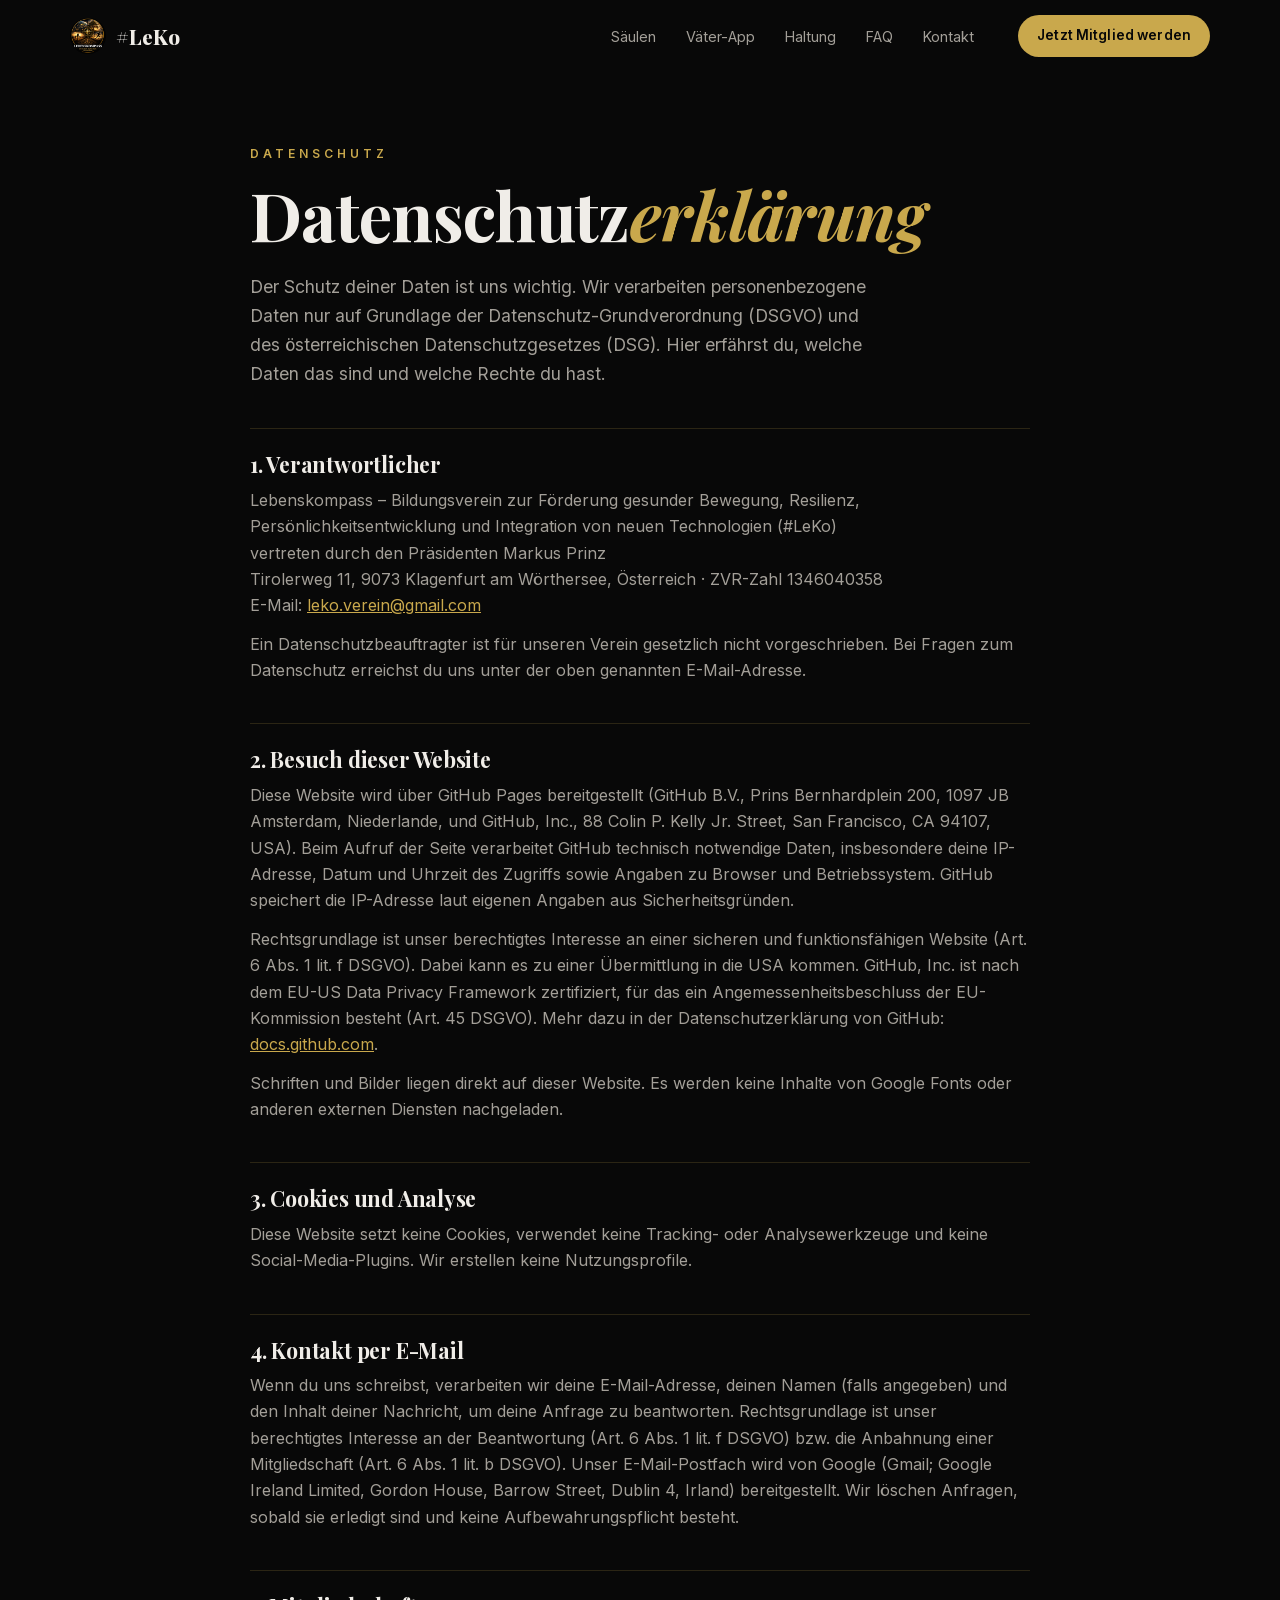
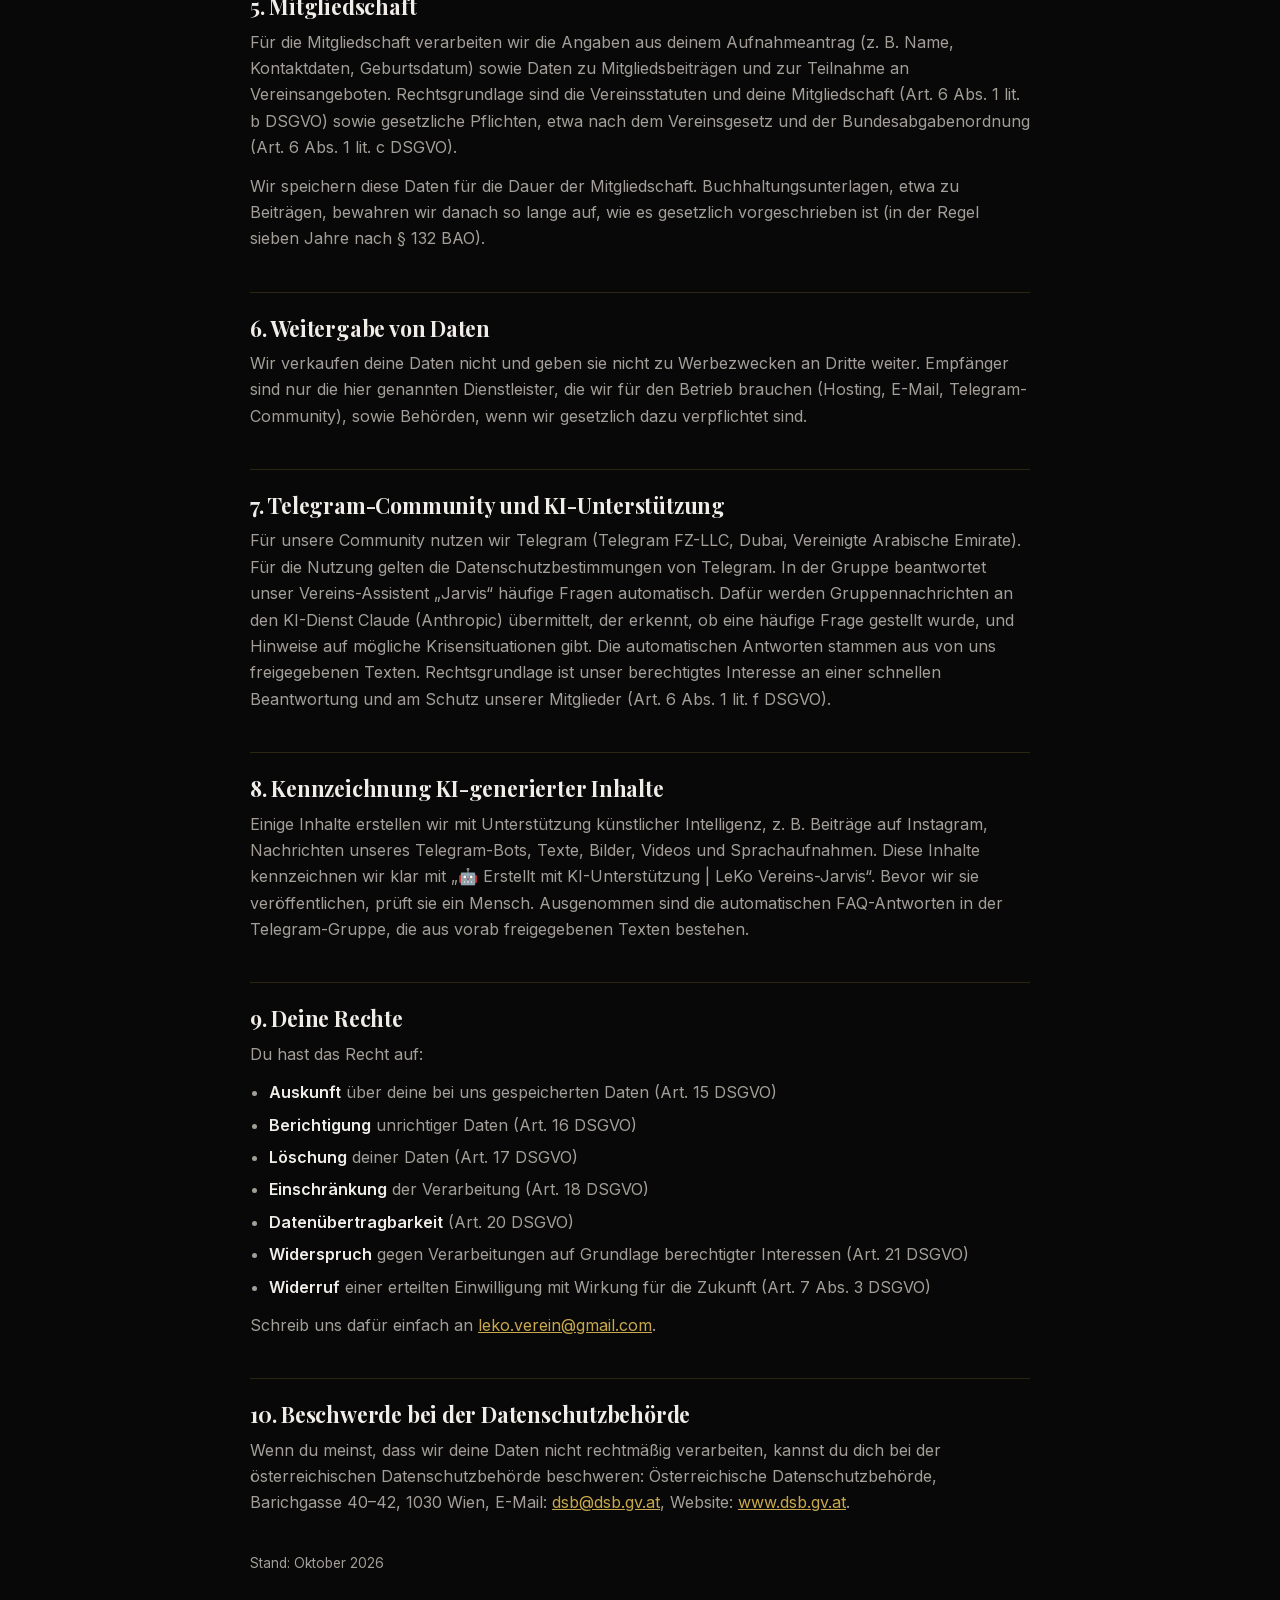
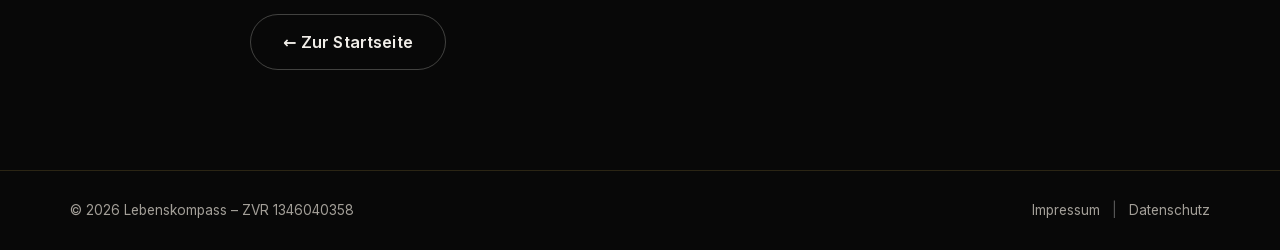
==== datenschutz.html @ 2725731f "redesign: cinematischer Kompass, Säulen-Netz, App-Handy-Mockup, Datenschutz ausgelagert, lokale Font" ====
<!DOCTYPE html>
<html lang="de-AT">
<head>
<meta charset="UTF-8">
<meta name="viewport" content="width=device-width, initial-scale=1, viewport-fit=cover">
<meta name="theme-color" content="#080808">
<link rel="icon" type="image/png" sizes="128x128" href="assets/logo/logo-128x128.png">
<link rel="apple-touch-icon" href="assets/logo/logo-256x256.png">
<link rel="stylesheet" href="assets/fonts/fonts.css">
<link rel="stylesheet" href="assets/site.css">
<title>Datenschutzerklärung – #LeKo</title>
<meta name="description" content="Datenschutzerklärung des Vereins Lebenskompass (#LeKo), Klagenfurt am Wörthersee.">
<style>
.ds{padding:calc(var(--nav-h) + 72px) 0 100px}
.ds .wrap{max-width:820px}
.ds h1{font-size:clamp(2.4rem,7vw,4.2rem);margin:14px 0 22px}
.ds h1 em{font-style:italic;color:var(--gold)}
.ds .lead{margin-bottom:40px}
.privacy{color:var(--text-2);font-size:1rem}
.privacy h3{font-family:var(--serif);color:var(--white);font-size:1.35rem;margin:40px 0 10px;padding-top:24px;border-top:1px solid var(--linie)}
.privacy p{margin-bottom:12px;overflow-wrap:anywhere}
.privacy ul{margin:0 0 12px 1.2rem}
.privacy li{margin-bottom:6px}
.privacy strong{color:var(--white);font-weight:600}
.privacy a{color:var(--gold)}
.stand{margin-top:36px;font-size:.85rem;color:var(--text-2)}
.zurueck{margin-top:40px}
</style>
</head>
<body>
<a class="skip" href="#inhalt">Zum Inhalt springen</a>

<header class="kopf" id="kopf">
  <div class="wrap">
    <a href="index.html#top" class="marke"><img src="assets/logo/logo-128x128.png" alt="" width="36" height="36">#LeKo</a>
    <ul class="kopf-links"><li><a href="index.html#saeulen">Säulen</a></li><li><a href="index.html#app">Väter-App</a></li><li><a href="index.html#haltung">Haltung</a></li><li><a href="index.html#faq">FAQ</a></li><li><a href="index.html#kontakt">Kontakt</a></li></ul>
    <a href="index.html#mitglied" class="btn btn-gold kopf-cta"><span class="lang">Jetzt&nbsp;</span>Mitglied werden</a>
    <button class="burger" id="burger" type="button" aria-label="Menü öffnen" aria-expanded="false" aria-controls="schublade"><span></span></button>
  </div>
  <nav class="schublade" id="schublade" aria-label="Mobile Navigation">
    <a href="index.html#saeulen">Säulen</a>
    <a href="index.html#app">Väter-App</a>
    <a href="index.html#haltung">Haltung</a>
    <a href="index.html#faq">FAQ</a>
    <a href="index.html#kontakt">Kontakt</a>
  </nav>
</header>

<main id="inhalt" class="ds">
  <div class="wrap">
    <p class="eyebrow">Datenschutz</p>
    <h1>Datenschutz<em>erklärung</em></h1>
    <p class="lead">Der Schutz deiner Daten ist uns wichtig. Wir verarbeiten personenbezogene Daten nur auf Grundlage der Datenschutz-Grundverordnung (DSGVO) und des österreichischen Datenschutzgesetzes (DSG). Hier erfährst du, welche Daten das sind und welche Rechte du hast.</p>
    <div class="privacy">
      <h3>1. Verantwortlicher</h3>
      <p>Lebenskompass – Bildungsverein zur Förderung gesunder Bewegung, Resilienz, Persönlichkeitsentwicklung und Integration von neuen Technologien (#LeKo)<br>
      vertreten durch den Präsidenten Markus Prinz<br>
      Tirolerweg 11, 9073 Klagenfurt am Wörthersee, Österreich · ZVR-Zahl 1346040358<br>
      E-Mail: <a href="mailto:leko.verein@gmail.com">leko.verein@gmail.com</a></p>
      <p>Ein Datenschutzbeauftragter ist für unseren Verein gesetzlich nicht vorgeschrieben. Bei Fragen zum Datenschutz erreichst du uns unter der oben genannten E-Mail-Adresse.</p>

      <h3>2. Besuch dieser Website</h3>
      <p>Diese Website wird über GitHub Pages bereitgestellt (GitHub B.V., Prins Bernhardplein 200, 1097 JB Amsterdam, Niederlande, und GitHub, Inc., 88 Colin P. Kelly Jr. Street, San Francisco, CA 94107, USA). Beim Aufruf der Seite verarbeitet GitHub technisch notwendige Daten, insbesondere deine IP-Adresse, Datum und Uhrzeit des Zugriffs sowie Angaben zu Browser und Betriebssystem. GitHub speichert die IP-Adresse laut eigenen Angaben aus Sicherheitsgründen.</p>
      <p>Rechtsgrundlage ist unser berechtigtes Interesse an einer sicheren und funktionsfähigen Website (Art. 6 Abs. 1 lit. f DSGVO). Dabei kann es zu einer Übermittlung in die USA kommen. GitHub, Inc. ist nach dem EU-US Data Privacy Framework zertifiziert, für das ein Angemessenheitsbeschluss der EU-Kommission besteht (Art. 45 DSGVO). Mehr dazu in der Datenschutzerklärung von GitHub: <a href="https://docs.github.com/de/site-policy/privacy-policies/github-general-privacy-statement" rel="noopener" target="_blank">docs.github.com</a>.</p>
      <p>Schriften und Bilder liegen direkt auf dieser Website. Es werden keine Inhalte von Google Fonts oder anderen externen Diensten nachgeladen.</p>

      <h3>3. Cookies und Analyse</h3>
      <p>Diese Website setzt keine Cookies, verwendet keine Tracking- oder Analysewerkzeuge und keine Social-Media-Plugins. Wir erstellen keine Nutzungsprofile.</p>

      <h3>4. Kontakt per E-Mail</h3>
      <p>Wenn du uns schreibst, verarbeiten wir deine E-Mail-Adresse, deinen Namen (falls angegeben) und den Inhalt deiner Nachricht, um deine Anfrage zu beantworten. Rechtsgrundlage ist unser berechtigtes Interesse an der Beantwortung (Art. 6 Abs. 1 lit. f DSGVO) bzw. die Anbahnung einer Mitgliedschaft (Art. 6 Abs. 1 lit. b DSGVO). Unser E-Mail-Postfach wird von Google (Gmail; Google Ireland Limited, Gordon House, Barrow Street, Dublin 4, Irland) bereitgestellt. Wir löschen Anfragen, sobald sie erledigt sind und keine Aufbewahrungspflicht besteht.</p>

      <h3>5. Mitgliedschaft</h3>
      <p>Für die Mitgliedschaft verarbeiten wir die Angaben aus deinem Aufnahmeantrag (z. B. Name, Kontaktdaten, Geburtsdatum) sowie Daten zu Mitgliedsbeiträgen und zur Teilnahme an Vereinsangeboten. Rechtsgrundlage sind die Vereinsstatuten und deine Mitgliedschaft (Art. 6 Abs. 1 lit. b DSGVO) sowie gesetzliche Pflichten, etwa nach dem Vereinsgesetz und der Bundesabgabenordnung (Art. 6 Abs. 1 lit. c DSGVO).</p>
      <p>Wir speichern diese Daten für die Dauer der Mitgliedschaft. Buchhaltungsunterlagen, etwa zu Beiträgen, bewahren wir danach so lange auf, wie es gesetzlich vorgeschrieben ist (in der Regel sieben Jahre nach § 132 BAO).</p>

      <h3>6. Weitergabe von Daten</h3>
      <p>Wir verkaufen deine Daten nicht und geben sie nicht zu Werbezwecken an Dritte weiter. Empfänger sind nur die hier genannten Dienstleister, die wir für den Betrieb brauchen (Hosting, E-Mail, Telegram-Community), sowie Behörden, wenn wir gesetzlich dazu verpflichtet sind.</p>

      <h3>7. Telegram-Community und KI-Unterstützung</h3>
      <p>Für unsere Community nutzen wir Telegram (Telegram FZ-LLC, Dubai, Vereinigte Arabische Emirate). Für die Nutzung gelten die Datenschutzbestimmungen von Telegram. In der Gruppe beantwortet unser Vereins-Assistent „Jarvis“ häufige Fragen automatisch. Dafür werden Gruppennachrichten an den KI-Dienst Claude (Anthropic) übermittelt, der erkennt, ob eine häufige Frage gestellt wurde, und Hinweise auf mögliche Krisensituationen gibt. Die automatischen Antworten stammen aus von uns freigegebenen Texten. Rechtsgrundlage ist unser berechtigtes Interesse an einer schnellen Beantwortung und am Schutz unserer Mitglieder (Art. 6 Abs. 1 lit. f DSGVO).</p>

      <h3>8. Kennzeichnung KI-generierter Inhalte</h3>
      <p>Einige Inhalte erstellen wir mit Unterstützung künstlicher Intelligenz, z. B. Beiträge auf Instagram, Nachrichten unseres Telegram-Bots, Texte, Bilder, Videos und Sprachaufnahmen. Diese Inhalte kennzeichnen wir klar mit „🤖 Erstellt mit KI-Unterstützung | LeKo Vereins-Jarvis“. Bevor wir sie veröffentlichen, prüft sie ein Mensch. Ausgenommen sind die automatischen FAQ-Antworten in der Telegram-Gruppe, die aus vorab freigegebenen Texten bestehen.</p>

      <h3>9. Deine Rechte</h3>
      <p>Du hast das Recht auf:</p>
      <ul>
        <li><strong>Auskunft</strong> über deine bei uns gespeicherten Daten (Art. 15 DSGVO)</li>
        <li><strong>Berichtigung</strong> unrichtiger Daten (Art. 16 DSGVO)</li>
        <li><strong>Löschung</strong> deiner Daten (Art. 17 DSGVO)</li>
        <li><strong>Einschränkung</strong> der Verarbeitung (Art. 18 DSGVO)</li>
        <li><strong>Datenübertragbarkeit</strong> (Art. 20 DSGVO)</li>
        <li><strong>Widerspruch</strong> gegen Verarbeitungen auf Grundlage berechtigter Interessen (Art. 21 DSGVO)</li>
        <li><strong>Widerruf</strong> einer erteilten Einwilligung mit Wirkung für die Zukunft (Art. 7 Abs. 3 DSGVO)</li>
      </ul>
      <p>Schreib uns dafür einfach an <a href="mailto:leko.verein@gmail.com">leko.verein@gmail.com</a>.</p>

      <h3>10. Beschwerde bei der Datenschutzbehörde</h3>
      <p>Wenn du meinst, dass wir deine Daten nicht rechtmäßig verarbeiten, kannst du dich bei der österreichischen Datenschutzbehörde beschweren: Österreichische Datenschutzbehörde, Barichgasse 40–42, 1030 Wien, E-Mail: <a href="mailto:dsb@dsb.gv.at">dsb@dsb.gv.at</a>, Website: <a href="https://www.dsb.gv.at" rel="noopener" target="_blank">www.dsb.gv.at</a>.</p>

      
    </div>
    <p class="stand">Stand: Oktober 2026</p>
    <a href="index.html" class="btn btn-dunkel zurueck">← Zur Startseite</a>
  </div>
</main>

<footer class="fuss">
  <div class="wrap">
    <span>© 2026 Lebenskompass – ZVR 1346040358</span>
    <nav aria-label="Rechtliches"><button type="button" data-modal="impressum">Impressum</button><span aria-hidden="true">|</span><a href="datenschutz.html" aria-current="page">Datenschutz</a></nav>
  </div>
</footer>

<dialog class="modal" id="impressum" aria-labelledby="impressum-titel">
  <button class="schliessen" type="button" data-schliessen aria-label="Schließen">×</button>
  <div class="modal-innen">
    <p class="eyebrow">Impressum</p>
    <h2 id="impressum-titel">#LeKo</h2>
    <p><strong>Lebenskompass – Bildungsverein zur Förderung gesunder Bewegung, Resilienz, Persönlichkeitsentwicklung und Integration von neuen Technologien</strong></p>
    <p>Tirolerweg 11, 9073 Klagenfurt am Wörthersee, Österreich<br>ZVR-Zahl: 1346040358</p>
    <p>Vertreten durch: Markus Prinz (Präsident)<br>E-Mail: <a href="mailto:leko.verein@gmail.com">leko.verein@gmail.com</a></p>
    <p>Gemeinnütziger Verein im Sinne der §§ 34 ff BAO.</p>
  </div>
</dialog>

<script src="assets/site.js"></script>
</body>
</html>
---- assets/fonts/fonts.css ----
/* Schriften lokal (DSGVO: keine Verbindung zu Google) – Playfair Display & Inter, SIL Open Font License */
/* Die Dateien sind variable Schriften: eine Datei deckt alle Stärken ab. */
/* latin-ext */
@font-face {
  font-family: 'Inter';
  font-style: normal;
  font-weight: 100 900;
  font-display: swap;
  src: url(Inter-normal-latin-ext-0.woff2) format('woff2');
  unicode-range: U+0100-02BA, U+02BD-02C5, U+02C7-02CC, U+02CE-02D7, U+02DD-02FF, U+0304, U+0308, U+0329, U+1D00-1DBF, U+1E00-1E9F, U+1EF2-1EFF, U+2020, U+20A0-20AB, U+20AD-20C4, U+2113, U+2C60-2C7F, U+A720-A7FF;
}
/* latin */
@font-face {
  font-family: 'Inter';
  font-style: normal;
  font-weight: 100 900;
  font-display: swap;
  src: url(Inter-normal-latin-1.woff2) format('woff2');
  unicode-range: U+0000-00FF, U+0131, U+0152-0153, U+02BB-02BC, U+02C6, U+02DA, U+02DC, U+0304, U+0308, U+0329, U+2000-206F, U+20AC, U+2122, U+2191, U+2193, U+2212, U+2215, U+FEFF, U+FFFD;
}
/* latin-ext */
@font-face {
  font-family: 'Playfair Display';
  font-style: normal;
  font-weight: 400 900;
  font-display: swap;
  src: url(PlayfairDisplay-normal-latin-ext-4.woff2) format('woff2');
  unicode-range: U+0100-02BA, U+02BD-02C5, U+02C7-02CC, U+02CE-02D7, U+02DD-02FF, U+0304, U+0308, U+0329, U+1D00-1DBF, U+1E00-1E9F, U+1EF2-1EFF, U+2020, U+20A0-20AB, U+20AD-20C4, U+2113, U+2C60-2C7F, U+A720-A7FF;
}
/* latin */
@font-face {
  font-family: 'Playfair Display';
  font-style: normal;
  font-weight: 400 900;
  font-display: swap;
  src: url(PlayfairDisplay-normal-latin-5.woff2) format('woff2');
  unicode-range: U+0000-00FF, U+0131, U+0152-0153, U+02BB-02BC, U+02C6, U+02DA, U+02DC, U+0304, U+0308, U+0329, U+2000-206F, U+20AC, U+2122, U+2191, U+2193, U+2212, U+2215, U+FEFF, U+FFFD;
}
/* latin-ext */
@font-face {
  font-family: 'Playfair Display';
  font-style: italic;
  font-weight: 400 900;
  font-display: swap;
  src: url(PlayfairDisplay-italic-latin-ext-2.woff2) format('woff2');
  unicode-range: U+0100-02BA, U+02BD-02C5, U+02C7-02CC, U+02CE-02D7, U+02DD-02FF, U+0304, U+0308, U+0329, U+1D00-1DBF, U+1E00-1E9F, U+1EF2-1EFF, U+2020, U+20A0-20AB, U+20AD-20C4, U+2113, U+2C60-2C7F, U+A720-A7FF;
}
/* latin */
@font-face {
  font-family: 'Playfair Display';
  font-style: italic;
  font-weight: 400 900;
  font-display: swap;
  src: url(PlayfairDisplay-italic-latin-3.woff2) format('woff2');
  unicode-range: U+0000-00FF, U+0131, U+0152-0153, U+02BB-02BC, U+02C6, U+02DA, U+02DC, U+0304, U+0308, U+0329, U+2000-206F, U+20AC, U+2122, U+2191, U+2193, U+2212, U+2215, U+FEFF, U+FFFD;
}
---- assets/site.css ----
/* #LeKo – gemeinsame Gestaltung für index.html und datenschutz.html */

/* ─── TOKENS ─────────────────────────────────────────────────────────── */
:root{
  --black:#080808; --surface:#0f0f0f; --surface-2:#141414;
  --gold:#c9a84c; --gold-hell:#e2c97e; --gold-dunkel:#8a6d2a; --gold-glow:rgba(201,168,76,.3);
  --white:#f0ede8; --text-2:#a39f98; --muted:#555;
  --linie:rgba(201,168,76,.18);
  --serif:'Playfair Display',Georgia,'Times New Roman',serif;
  --sans:'Inter',system-ui,-apple-system,'Segoe UI',Roboto,sans-serif;
  --max:1180px; --nav-h:72px;
  --gutter-l:max(20px,env(safe-area-inset-left,0px)); --gutter-r:max(20px,env(safe-area-inset-right,0px));
  --weich:cubic-bezier(.16,1,.3,1);
  color-scheme:dark;
}
*,*::before,*::after{box-sizing:border-box;margin:0;padding:0}
html{scroll-behavior:smooth;scroll-padding-top:var(--nav-h);-webkit-text-size-adjust:100%}
body{background:var(--black);color:var(--white);font-family:var(--sans);font-size:17px;line-height:1.65;overflow-x:hidden;-webkit-font-smoothing:antialiased}
img,svg{max-width:100%}
a{color:inherit}
:focus-visible{outline:2px solid var(--gold);outline-offset:3px;border-radius:4px}
.wrap{width:100%;max-width:var(--max);margin:0 auto;padding-left:var(--gutter-l);padding-right:var(--gutter-r)}
.gold{color:var(--gold)}
.eyebrow{font-size:12px;font-weight:600;letter-spacing:4px;text-transform:uppercase;color:var(--gold)}
h1,h2,h3{font-family:var(--serif);font-weight:700;line-height:1.08;letter-spacing:-.01em;text-wrap:balance}
h2{font-size:clamp(2.2rem,6vw,3.8rem)}
h2 em{font-style:italic;color:var(--gold)}
.lead{color:var(--text-2);font-size:1.1rem;max-width:40rem}
.skip{position:absolute;left:-999px;top:8px;z-index:200;background:var(--gold);color:var(--black);padding:8px 14px;border-radius:6px}
.skip:focus{left:12px}

/* ─── BUTTONS ────────────────────────────────────────────────────────── */
.btn{display:inline-flex;align-items:center;justify-content:center;gap:.6rem;min-height:56px;padding:0 2rem;border-radius:999px;
  font:600 1rem/1 var(--sans);letter-spacing:.01em;text-decoration:none;cursor:pointer;border:1.5px solid transparent;
  transition:transform .3s var(--weich),background .3s,box-shadow .3s,border-color .3s,color .3s}
.btn-gold{background:var(--gold);color:var(--black);box-shadow:0 10px 40px -12px var(--gold-glow)}
.btn-gold:hover{background:var(--gold-hell);transform:translateY(-2px);box-shadow:0 16px 50px -12px rgba(201,168,76,.55)}
.btn-dunkel{background:transparent;color:var(--white);border-color:rgba(240,237,232,.25)}
.btn-dunkel:hover{border-color:var(--gold);color:var(--gold)}
.btn .pfeil{transition:transform .3s var(--weich)}
.btn:hover .pfeil{transform:translateX(4px)}

/* ─── HEADER ─────────────────────────────────────────────────────────── */
.kopf{position:fixed;inset:0 0 auto;z-index:60;padding-top:env(safe-area-inset-top,0px);border-bottom:1px solid transparent;transition:background .4s,border-color .4s}
.kopf.solid,.kopf.offen{background:rgba(8,8,8,.86);backdrop-filter:blur(14px);-webkit-backdrop-filter:blur(14px);border-color:var(--linie)}
.kopf .wrap{display:flex;align-items:center;gap:16px;height:var(--nav-h)}
.marke{display:flex;align-items:center;gap:10px;text-decoration:none;font-family:var(--serif);font-weight:800;font-size:1.3rem}
.marke img{width:36px;height:36px;border-radius:50%}
.kopf-links{display:none;gap:30px;list-style:none;margin-left:auto}
.kopf-links a{text-decoration:none;font-size:.9rem;color:var(--text-2);transition:color .2s}
.kopf-links a:hover{color:var(--gold)}
.kopf-cta{gap:0;margin-left:auto;min-height:42px;padding:0 18px;font-size:.85rem;box-shadow:none}
.burger{width:44px;height:44px;display:grid;place-items:center;background:none;border:0;color:var(--white);cursor:pointer}
.burger span,.burger span::before,.burger span::after{display:block;width:22px;height:1.5px;background:currentColor;position:relative;transition:.3s}
.burger span::before,.burger span::after{content:"";position:absolute;left:0}
.burger span::before{top:-7px}.burger span::after{top:7px}
.kopf.offen .burger span{background:transparent}
.kopf.offen .burger span::before{top:0;transform:rotate(45deg)}
.kopf.offen .burger span::after{top:0;transform:rotate(-45deg)}
.schublade{position:fixed;top:calc(var(--nav-h) + env(safe-area-inset-top,0px));left:0;right:0;height:calc(100dvh - var(--nav-h));background:var(--black);
  padding:24px var(--gutter-r) 24px var(--gutter-l);display:flex;flex-direction:column;gap:4px;transform:translateX(100%);visibility:hidden;transition:transform .4s var(--weich),visibility .4s}
.kopf.offen .schublade{transform:none;visibility:visible}
.schublade a{font-family:var(--serif);font-size:1.7rem;text-decoration:none;padding:12px 0;border-bottom:1px solid var(--linie)}
@media (min-width:960px){
  .kopf-links{display:flex}.kopf-cta{margin-left:28px}.burger,.schublade{display:none}
}
@media (max-width:420px){.kopf-cta .lang{display:none}}

/* ─── FOOTER ─────────────────────────────────────────────────────────── */
.fuss{border-top:1px solid var(--linie);padding:28px 0 calc(28px + env(safe-area-inset-bottom,0px));font-size:.85rem;color:var(--text-2)}
.fuss .wrap{display:flex;flex-wrap:wrap;align-items:center;justify-content:space-between;gap:10px 24px}
.fuss nav{display:flex;align-items:center;gap:12px}
.fuss nav a,.fuss nav button{color:var(--text-2);text-decoration:none;background:none;border:0;font:inherit;cursor:pointer;transition:color .2s}
.fuss nav a:hover,.fuss nav button:hover{color:var(--gold)}
.fuss nav span{color:var(--muted)}

/* ─── IMPRESSUM (Modal) ──────────────────────────────────────────────── */
dialog.modal{width:min(560px,calc(100vw - 32px));max-height:min(86vh,760px);margin:auto;padding:0;border:1px solid var(--gold);border-radius:18px;
  background:var(--surface);color:var(--white);box-shadow:0 40px 120px -20px rgba(0,0,0,.9),0 0 60px -20px var(--gold-glow)}
dialog.modal::backdrop{background:rgba(4,4,4,.78);backdrop-filter:blur(6px);-webkit-backdrop-filter:blur(6px)}
dialog.modal[open] .modal-innen{animation:modal-ein .5s var(--weich) both}
@keyframes modal-ein{from{opacity:0;transform:translateY(16px) scale(.98)}}
.modal-innen{padding:36px 32px 30px;display:grid;gap:14px}
.modal-innen h2{font-size:2rem}
.modal-innen p{color:var(--text-2);font-size:.98rem}
.modal-innen strong{color:var(--white);font-weight:600}
.modal-innen a{color:var(--gold)}
.schliessen{position:absolute;z-index:2;top:16px;right:16px;width:42px;height:42px;border-radius:50%;border:1px solid var(--linie);background:none;color:var(--white);
  font-size:24px;line-height:1;cursor:pointer;transition:border-color .2s,color .2s}
.schliessen:hover{border-color:var(--gold);color:var(--gold)}

/* ─── SCROLL-EINBLENDUNG ─────────────────────────────────────────────── */
.ein{opacity:0;transform:translateY(32px);transition:opacity 1s var(--weich),transform 1s var(--weich);transition-delay:var(--v,0s)}
.ein.da{opacity:1;transform:none}

@media (prefers-reduced-motion:reduce){
  *,*::before,*::after{animation-duration:.01ms!important;animation-iteration-count:1!important;transition-duration:.01ms!important;scroll-behavior:auto!important}
  .ein{opacity:1;transform:none}
}
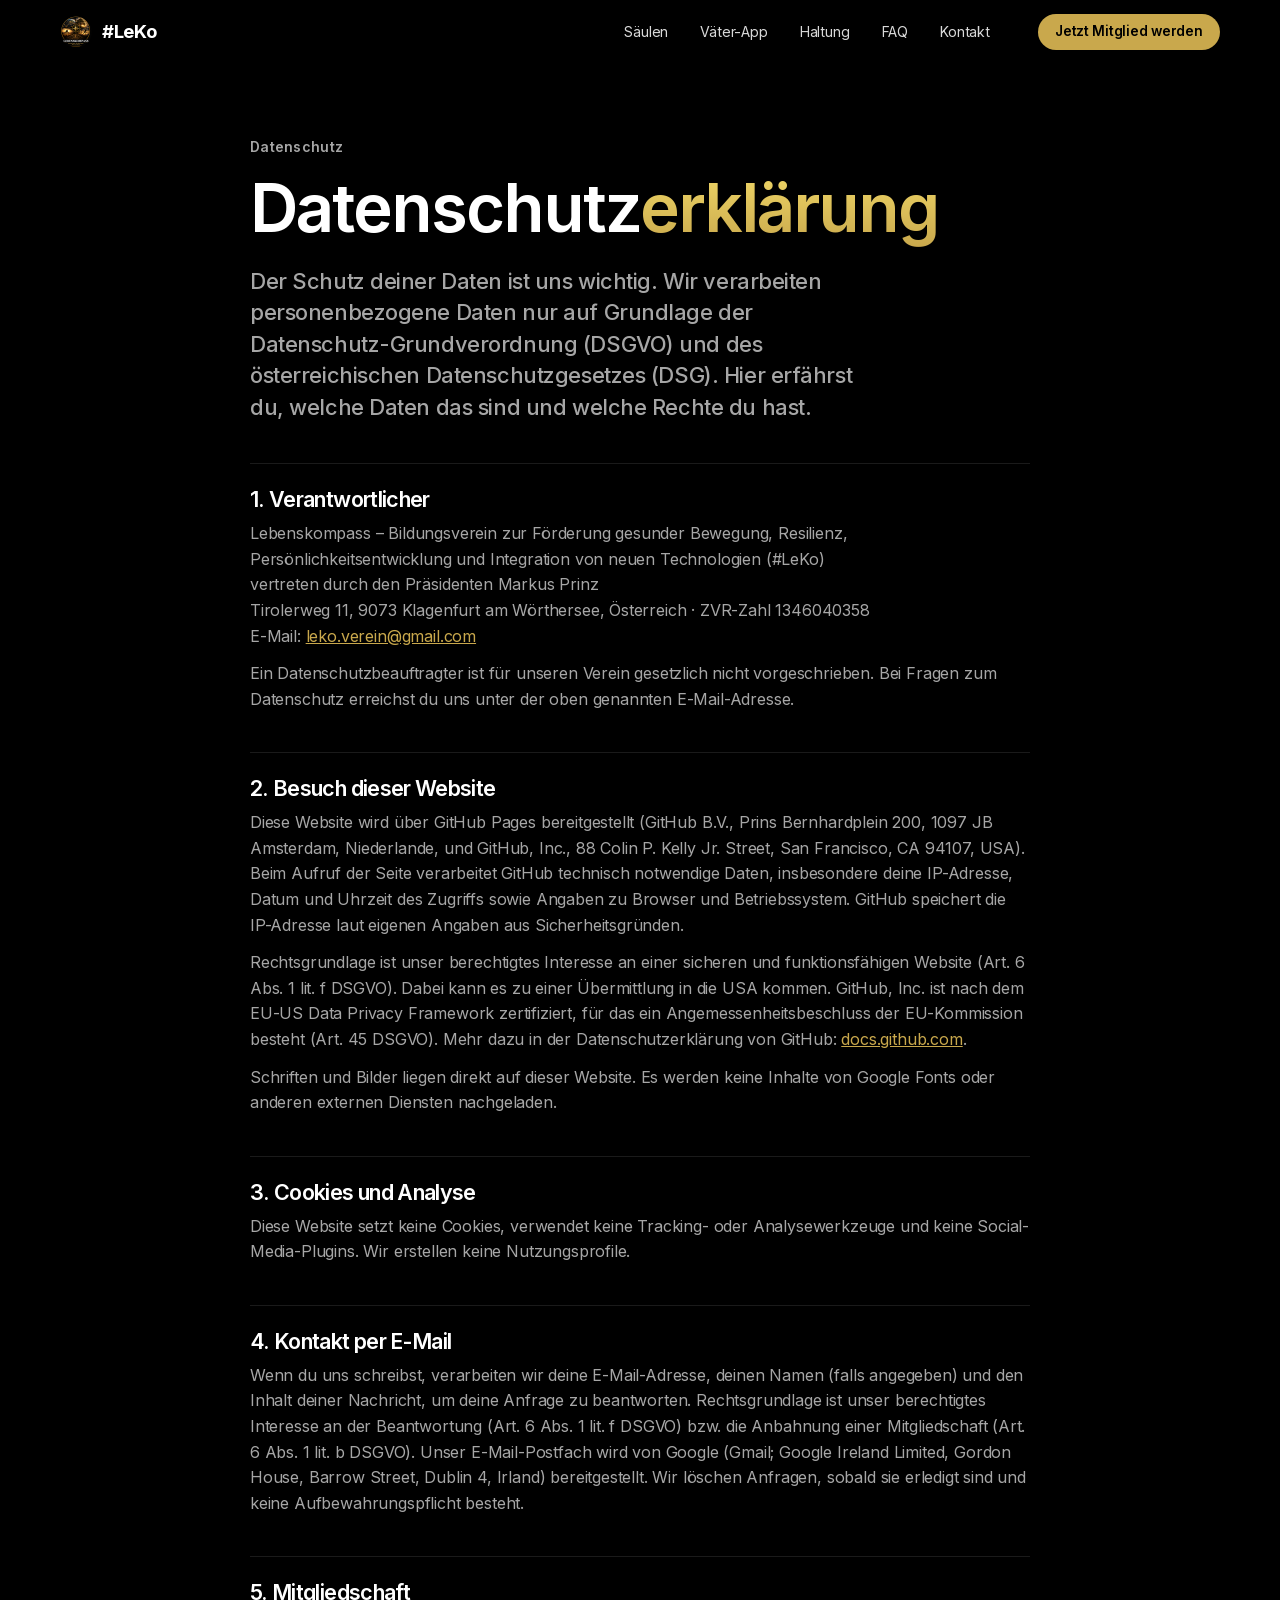
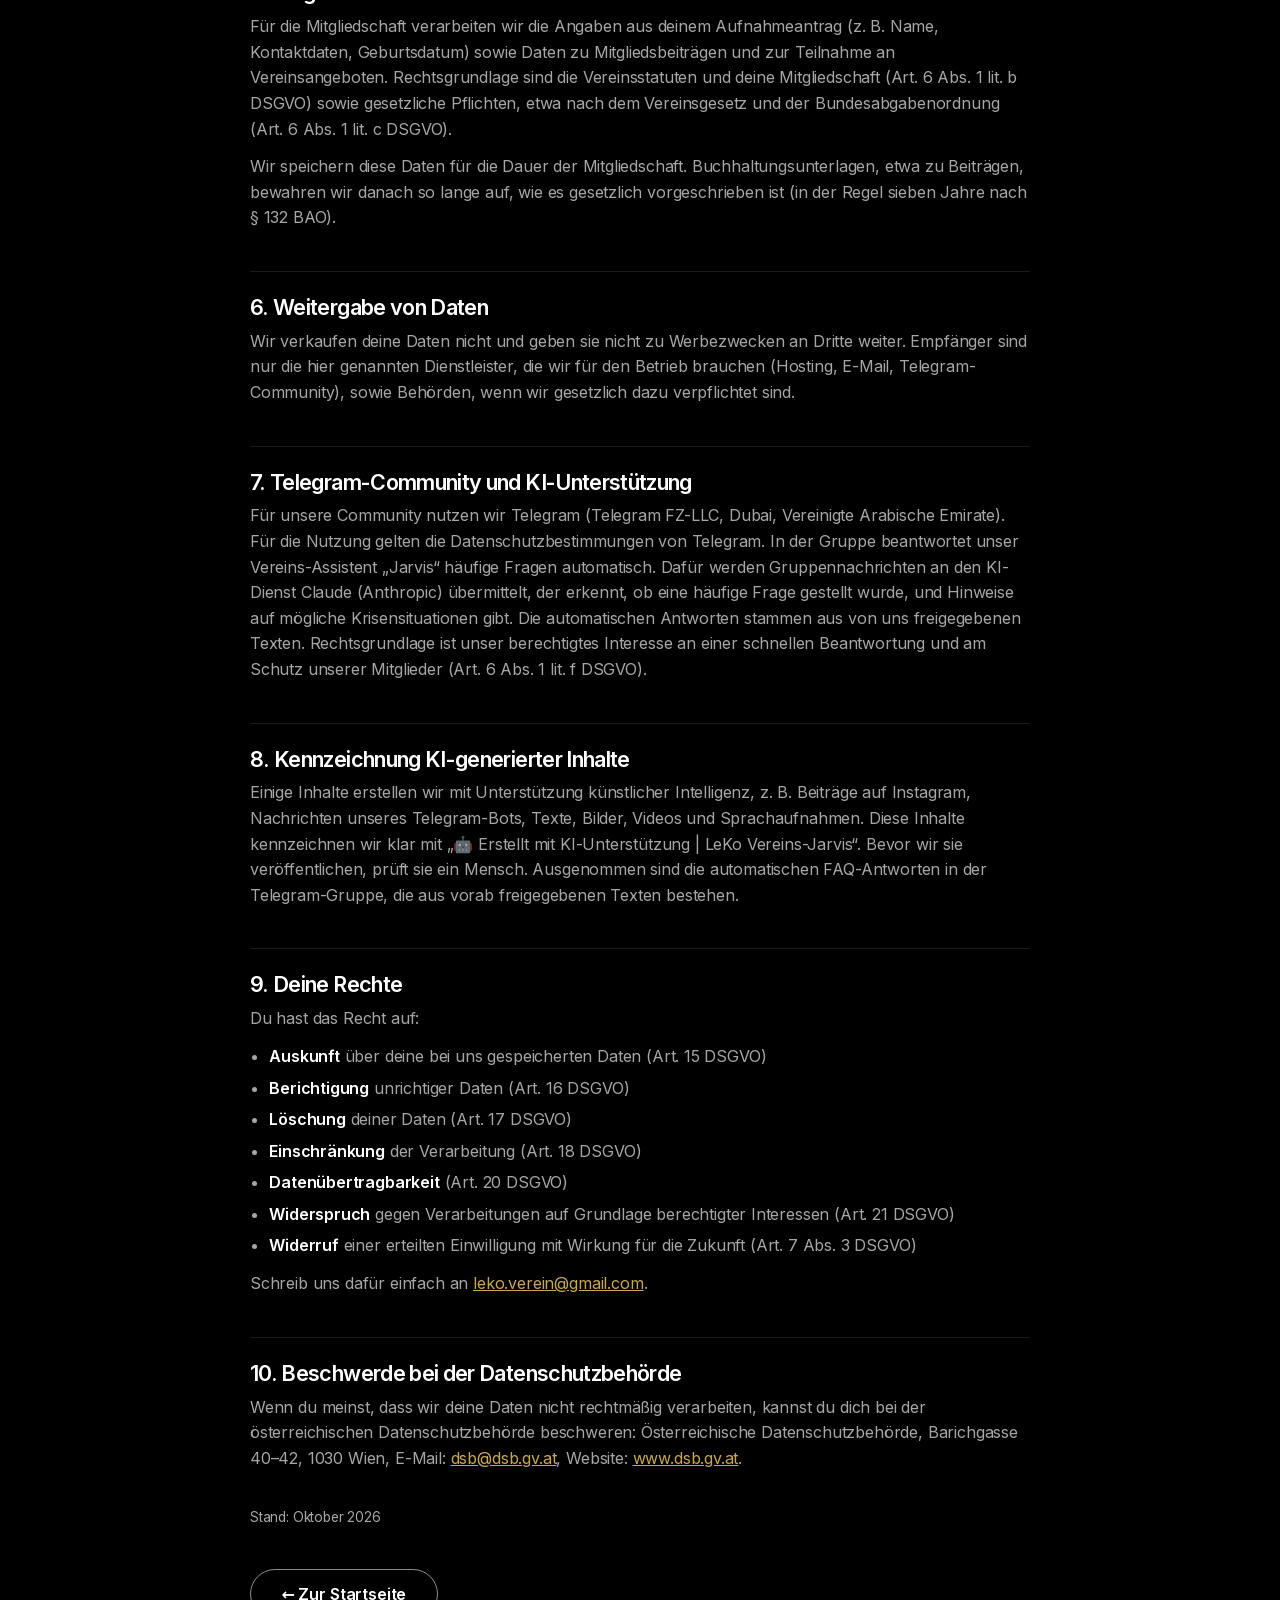
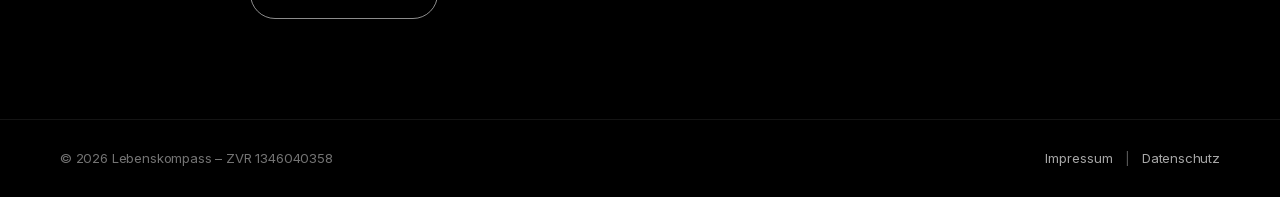
==== commit e76e9b3d: "design: DJI-inspiriertes Premium-Redesign der LeKo-Startseite Co-Authored-By: Claude Sonnet 4.6 <nor" ====
--- a/datenschutz.html
+++ b/datenschutz.html
@@ -3,7 +3,7 @@
 <head>
 <meta charset="UTF-8">
 <meta name="viewport" content="width=device-width, initial-scale=1, viewport-fit=cover">
-<meta name="theme-color" content="#080808">
+<meta name="theme-color" content="#000000">
 <link rel="icon" type="image/png" sizes="128x128" href="assets/logo/logo-128x128.png">
 <link rel="apple-touch-icon" href="assets/logo/logo-256x256.png">
 <link rel="stylesheet" href="assets/fonts/fonts.css">
@@ -14,10 +14,10 @@
 .ds{padding:calc(var(--nav-h) + 72px) 0 100px}
 .ds .wrap{max-width:820px}
 .ds h1{font-size:clamp(2.4rem,7vw,4.2rem);margin:14px 0 22px}
-.ds h1 em{font-style:italic;color:var(--gold)}
+.ds h1 em{font-style:normal;background:var(--gold-verlauf);-webkit-background-clip:text;background-clip:text;color:transparent}
 .ds .lead{margin-bottom:40px}
 .privacy{color:var(--text-2);font-size:1rem}
-.privacy h3{font-family:var(--serif);color:var(--white);font-size:1.35rem;margin:40px 0 10px;padding-top:24px;border-top:1px solid var(--linie)}
+.privacy h3{color:var(--white);font-size:1.35rem;margin:40px 0 10px;padding-top:24px;border-top:1px solid var(--linie)}
 .privacy p{margin-bottom:12px;overflow-wrap:anywhere}
 .privacy ul{margin:0 0 12px 1.2rem}
 .privacy li{margin-bottom:6px}
--- a/assets/site.css
+++ b/assets/site.css
@@ -1,83 +1,85 @@
 /* #LeKo – gemeinsame Gestaltung für index.html und datenschutz.html */
+/* Bildsprache: cineastisch nach DJI – reines Schwarz, Weiß in Deckkraft-Stufen, Gold als einziger, sparsamer Akzent */
 
 /* ─── TOKENS ─────────────────────────────────────────────────────────── */
 :root{
-  --black:#080808; --surface:#0f0f0f; --surface-2:#141414;
-  --gold:#c9a84c; --gold-hell:#e2c97e; --gold-dunkel:#8a6d2a; --gold-glow:rgba(201,168,76,.3);
-  --white:#f0ede8; --text-2:#a39f98; --muted:#555;
-  --linie:rgba(201,168,76,.18);
-  --serif:'Playfair Display',Georgia,'Times New Roman',serif;
+  --black:#000; --surface:#0c0c0c; --surface-2:#151515;
+  --gold:#c9a84c; --gold-hell:#f0d868; --gold-dunkel:#8a6d2a; --gold-glow:rgba(201,168,76,.3);
+  --gold-verlauf:linear-gradient(180deg,#f0d868 0%,#c9a84c 100%);
+  --white:#fff; --text-85:rgba(255,255,255,.85); --text-2:rgba(255,255,255,.65); --text-3:rgba(255,255,255,.45); --muted:#555;
+  --linie:rgba(255,255,255,.1);
   --sans:'Inter',system-ui,-apple-system,'Segoe UI',Roboto,sans-serif;
-  --max:1180px; --nav-h:72px;
+  --max:1200px; --nav-h:64px;
   --gutter-l:max(20px,env(safe-area-inset-left,0px)); --gutter-r:max(20px,env(safe-area-inset-right,0px));
   --weich:cubic-bezier(.16,1,.3,1);
   color-scheme:dark;
 }
 *,*::before,*::after{box-sizing:border-box;margin:0;padding:0}
 html{scroll-behavior:smooth;scroll-padding-top:var(--nav-h);-webkit-text-size-adjust:100%}
-body{background:var(--black);color:var(--white);font-family:var(--sans);font-size:17px;line-height:1.65;overflow-x:hidden;-webkit-font-smoothing:antialiased}
+body{background:var(--black);color:var(--white);font-family:var(--sans);font-size:17px;line-height:1.6;letter-spacing:-.01em;overflow-x:hidden;-webkit-font-smoothing:antialiased}
 img,svg{max-width:100%}
 a{color:inherit}
 :focus-visible{outline:2px solid var(--gold);outline-offset:3px;border-radius:4px}
 .wrap{width:100%;max-width:var(--max);margin:0 auto;padding-left:var(--gutter-l);padding-right:var(--gutter-r)}
 .gold{color:var(--gold)}
-.eyebrow{font-size:12px;font-weight:600;letter-spacing:4px;text-transform:uppercase;color:var(--gold)}
-h1,h2,h3{font-family:var(--serif);font-weight:700;line-height:1.08;letter-spacing:-.01em;text-wrap:balance}
-h2{font-size:clamp(2.2rem,6vw,3.8rem)}
-h2 em{font-style:italic;color:var(--gold)}
-.lead{color:var(--text-2);font-size:1.1rem;max-width:40rem}
+.eyebrow{font-size:14px;font-weight:600;letter-spacing:.02em;color:var(--text-2)}
+h1,h2,h3{font-family:var(--sans);font-weight:600;line-height:1.06;letter-spacing:-.03em;text-wrap:balance}
+h2{font-size:clamp(2.5rem,6vw,4.75rem)}
+/* Gold-Verlauf statt Kursiv – wie die Akzent-Headlines bei DJI */
+h2 em,.gold-verlauf{font-style:normal;background:var(--gold-verlauf);-webkit-background-clip:text;background-clip:text;color:transparent}
+.lead{color:var(--text-2);font-size:clamp(1.1rem,1.7vw,1.4rem);font-weight:500;line-height:1.45;letter-spacing:-.02em;max-width:40rem}
 .skip{position:absolute;left:-999px;top:8px;z-index:200;background:var(--gold);color:var(--black);padding:8px 14px;border-radius:6px}
 .skip:focus{left:12px}
 
-/* ─── BUTTONS ────────────────────────────────────────────────────────── */
-.btn{display:inline-flex;align-items:center;justify-content:center;gap:.6rem;min-height:56px;padding:0 2rem;border-radius:999px;
-  font:600 1rem/1 var(--sans);letter-spacing:.01em;text-decoration:none;cursor:pointer;border:1.5px solid transparent;
-  transition:transform .3s var(--weich),background .3s,box-shadow .3s,border-color .3s,color .3s}
-.btn-gold{background:var(--gold);color:var(--black);box-shadow:0 10px 40px -12px var(--gold-glow)}
-.btn-gold:hover{background:var(--gold-hell);transform:translateY(-2px);box-shadow:0 16px 50px -12px rgba(201,168,76,.55)}
-.btn-dunkel{background:transparent;color:var(--white);border-color:rgba(240,237,232,.25)}
-.btn-dunkel:hover{border-color:var(--gold);color:var(--gold)}
+/* ─── BUTTONS (Pillen wie bei DJI: gefüllt + Kontur) ─────────────────── */
+.btn{display:inline-flex;align-items:center;justify-content:center;gap:.6rem;min-height:50px;padding:0 1.9rem;border-radius:999px;
+  font:600 1rem/1 var(--sans);letter-spacing:-.01em;text-decoration:none;cursor:pointer;border:1px solid transparent;
+  transition:transform .3s var(--weich),background .3s,border-color .3s,color .3s}
+.btn-gold{background:var(--gold);color:var(--black)}
+.btn-gold:hover{background:var(--gold-hell);transform:translateY(-2px)}
+.btn-dunkel{background:transparent;color:var(--white);border-color:rgba(255,255,255,.55)}
+.btn-dunkel:hover{background:var(--white);color:var(--black);border-color:var(--white)}
 .btn .pfeil{transition:transform .3s var(--weich)}
 .btn:hover .pfeil{transform:translateX(4px)}
 
-/* ─── HEADER ─────────────────────────────────────────────────────────── */
+/* ─── HEADER (dunkle Glas-Leiste) ────────────────────────────────────── */
 .kopf{position:fixed;inset:0 0 auto;z-index:60;padding-top:env(safe-area-inset-top,0px);border-bottom:1px solid transparent;transition:background .4s,border-color .4s}
-.kopf.solid,.kopf.offen{background:rgba(8,8,8,.86);backdrop-filter:blur(14px);-webkit-backdrop-filter:blur(14px);border-color:var(--linie)}
+.kopf.solid,.kopf.offen{background:rgba(0,0,0,.72);backdrop-filter:saturate(180%) blur(20px);-webkit-backdrop-filter:saturate(180%) blur(20px);border-color:rgba(255,255,255,.08)}
 .kopf .wrap{display:flex;align-items:center;gap:16px;height:var(--nav-h)}
-.marke{display:flex;align-items:center;gap:10px;text-decoration:none;font-family:var(--serif);font-weight:800;font-size:1.3rem}
-.marke img{width:36px;height:36px;border-radius:50%}
-.kopf-links{display:none;gap:30px;list-style:none;margin-left:auto}
-.kopf-links a{text-decoration:none;font-size:.9rem;color:var(--text-2);transition:color .2s}
-.kopf-links a:hover{color:var(--gold)}
-.kopf-cta{gap:0;margin-left:auto;min-height:42px;padding:0 18px;font-size:.85rem;box-shadow:none}
+.marke{display:flex;align-items:center;gap:10px;text-decoration:none;font-weight:700;font-size:1.15rem;letter-spacing:-.02em}
+.marke img{width:32px;height:32px;border-radius:50%}
+.kopf-links{display:none;gap:32px;list-style:none;margin-left:auto}
+.kopf-links a{text-decoration:none;font-size:.88rem;color:var(--text-85);transition:color .2s}
+.kopf-links a:hover{color:var(--white)}
+.kopf-cta{gap:0;margin-left:auto;min-height:36px;padding:0 16px;font-size:.85rem}
 .burger{width:44px;height:44px;display:grid;place-items:center;background:none;border:0;color:var(--white);cursor:pointer}
-.burger span,.burger span::before,.burger span::after{display:block;width:22px;height:1.5px;background:currentColor;position:relative;transition:.3s}
+.burger span,.burger span::before,.burger span::after{display:block;width:20px;height:1.5px;background:currentColor;position:relative;transition:.3s}
 .burger span::before,.burger span::after{content:"";position:absolute;left:0}
-.burger span::before{top:-7px}.burger span::after{top:7px}
+.burger span::before{top:-6px}.burger span::after{top:6px}
 .kopf.offen .burger span{background:transparent}
 .kopf.offen .burger span::before{top:0;transform:rotate(45deg)}
 .kopf.offen .burger span::after{top:0;transform:rotate(-45deg)}
 .schublade{position:fixed;top:calc(var(--nav-h) + env(safe-area-inset-top,0px));left:0;right:0;height:calc(100dvh - var(--nav-h));background:var(--black);
   padding:24px var(--gutter-r) 24px var(--gutter-l);display:flex;flex-direction:column;gap:4px;transform:translateX(100%);visibility:hidden;transition:transform .4s var(--weich),visibility .4s}
 .kopf.offen .schublade{transform:none;visibility:visible}
-.schublade a{font-family:var(--serif);font-size:1.7rem;text-decoration:none;padding:12px 0;border-bottom:1px solid var(--linie)}
+.schublade a{font-size:1.6rem;font-weight:600;letter-spacing:-.02em;text-decoration:none;padding:12px 0;border-bottom:1px solid var(--linie)}
 @media (min-width:960px){
-  .kopf-links{display:flex}.kopf-cta{margin-left:28px}.burger,.schublade{display:none}
+  .kopf-links{display:flex}.kopf-cta{margin-left:32px}.burger,.schublade{display:none}
 }
 @media (max-width:420px){.kopf-cta .lang{display:none}}
 
 /* ─── FOOTER ─────────────────────────────────────────────────────────── */
-.fuss{border-top:1px solid var(--linie);padding:28px 0 calc(28px + env(safe-area-inset-bottom,0px));font-size:.85rem;color:var(--text-2)}
+.fuss{border-top:1px solid rgba(255,255,255,.08);padding:28px 0 calc(28px + env(safe-area-inset-bottom,0px));font-size:.82rem;color:var(--text-3)}
 .fuss .wrap{display:flex;flex-wrap:wrap;align-items:center;justify-content:space-between;gap:10px 24px}
 .fuss nav{display:flex;align-items:center;gap:12px}
 .fuss nav a,.fuss nav button{color:var(--text-2);text-decoration:none;background:none;border:0;font:inherit;cursor:pointer;transition:color .2s}
-.fuss nav a:hover,.fuss nav button:hover{color:var(--gold)}
+.fuss nav a:hover,.fuss nav button:hover{color:var(--white)}
 .fuss nav span{color:var(--muted)}
 
 /* ─── IMPRESSUM (Modal) ──────────────────────────────────────────────── */
-dialog.modal{width:min(560px,calc(100vw - 32px));max-height:min(86vh,760px);margin:auto;padding:0;border:1px solid var(--gold);border-radius:18px;
-  background:var(--surface);color:var(--white);box-shadow:0 40px 120px -20px rgba(0,0,0,.9),0 0 60px -20px var(--gold-glow)}
-dialog.modal::backdrop{background:rgba(4,4,4,.78);backdrop-filter:blur(6px);-webkit-backdrop-filter:blur(6px)}
+dialog.modal{width:min(560px,calc(100vw - 32px));max-height:min(86vh,760px);margin:auto;padding:0;border:1px solid rgba(255,255,255,.12);border-radius:20px;
+  background:var(--surface);color:var(--white);box-shadow:0 40px 120px -20px rgba(0,0,0,.9)}
+dialog.modal::backdrop{background:rgba(0,0,0,.75);backdrop-filter:blur(8px);-webkit-backdrop-filter:blur(8px)}
 dialog.modal[open] .modal-innen{animation:modal-ein .5s var(--weich) both}
 @keyframes modal-ein{from{opacity:0;transform:translateY(16px) scale(.98)}}
 .modal-innen{padding:36px 32px 30px;display:grid;gap:14px}
@@ -85,15 +87,101 @@
 .modal-innen p{color:var(--text-2);font-size:.98rem}
 .modal-innen strong{color:var(--white);font-weight:600}
 .modal-innen a{color:var(--gold)}
-.schliessen{position:absolute;z-index:2;top:16px;right:16px;width:42px;height:42px;border-radius:50%;border:1px solid var(--linie);background:none;color:var(--white);
-  font-size:24px;line-height:1;cursor:pointer;transition:border-color .2s,color .2s}
-.schliessen:hover{border-color:var(--gold);color:var(--gold)}
+.schliessen{position:absolute;z-index:2;top:16px;right:16px;width:40px;height:40px;border-radius:50%;border:0;background:rgba(255,255,255,.08);color:var(--white);
+  font-size:22px;line-height:1;cursor:pointer;transition:background .2s}
+.schliessen:hover{background:rgba(255,255,255,.18)}
 
-/* ─── SCROLL-EINBLENDUNG ─────────────────────────────────────────────── */
-.ein{opacity:0;transform:translateY(32px);transition:opacity 1s var(--weich),transform 1s var(--weich);transition-delay:var(--v,0s)}
+/* ─── SCROLL-EINBLENDUNG (sanftes Hineingleiten) ─────────────────────── */
+.ein{opacity:0;transform:translateY(60px);transition:opacity 1.2s var(--weich),transform 1.2s var(--weich);transition-delay:var(--v,0s)}
 .ein.da{opacity:1;transform:none}
-
 @media (prefers-reduced-motion:reduce){
   *,*::before,*::after{animation-duration:.01ms!important;animation-iteration-count:1!important;transition-duration:.01ms!important;scroll-behavior:auto!important}
   .ein{opacity:1;transform:none}
 }
+
+/* ═══ STARTSEITE: HERO (sticky, tritt beim Scrollen zurück) ═══════════ */
+.hero-outer{height:160vh;position:relative;background:var(--black);--p:0}
+.hero-sticky{position:sticky;top:0;height:100vh;display:flex;align-items:center;justify-content:center;overflow:hidden}
+/* Lichtkegel von unten – die „Bühne“, auf der die Headline steht */
+.hero-licht{position:absolute;inset:0;pointer-events:none;opacity:calc(.75 + var(--p) * .5);transform:scale(calc(1 + var(--p) * .3));transform-origin:50% 100%}
+.hero-licht::before{content:"";position:absolute;inset:0;
+  background:radial-gradient(ellipse 55% 38% at 50% 104%,rgba(240,216,104,.30),rgba(201,168,76,.10) 45%,transparent 72%),
+    conic-gradient(from 180deg at 50% 112%,transparent 152deg,rgba(240,216,104,.07) 166deg,transparent 174deg,transparent 186deg,rgba(240,216,104,.07) 194deg,transparent 208deg)}
+.hero-licht::after{content:"";position:absolute;left:8%;right:8%;bottom:18%;height:1px;background:linear-gradient(90deg,transparent,rgba(240,216,104,.55),transparent);
+  box-shadow:0 0 24px 2px rgba(201,168,76,.35)}
+.hero-sticky::after{content:"";position:absolute;inset:0;pointer-events:none;background:radial-gradient(ellipse 85% 75% at 50% 45%,transparent 55%,rgba(0,0,0,.85))}
+.hero-content{position:relative;z-index:10;text-align:center;opacity:calc(1 - var(--p) * 1.5);transform:translateY(calc(var(--p) * -80px)) scale(calc(1 - var(--p) * .08))}
+.scroll-indicator{position:absolute;bottom:36px;left:50%;width:1px;height:56px;margin-left:-.5px;z-index:20;overflow:hidden;background:rgba(255,255,255,.15)}
+.scroll-indicator span{position:absolute;left:0;top:-50%;width:100%;height:50%;background:linear-gradient(transparent,var(--gold-hell));animation:fallen 2s var(--weich) infinite}
+@keyframes fallen{to{top:100%}}
+
+/* ═══ BRÜCKEN-SATZ (leuchtet Zeile für Zeile beim Scrollen auf) ════════ */
+.bruecke-section{height:220vh;position:relative;background:var(--black)}
+.bruecke-inner{position:sticky;top:0;height:100vh;display:grid;place-items:center;padding:0 var(--gutter-r) 0 var(--gutter-l)}
+.bruecken-satz{font-size:clamp(2.3rem,6.5vw,5.5rem);font-weight:600;line-height:1.08;letter-spacing:-.04em;text-align:center;max-width:15em;color:var(--white)}
+.bruecken-satz span{display:block;--l:1;opacity:calc(.14 + var(--l) * .86);transition:opacity .2s linear}
+.bruecken-gold{background:var(--gold-verlauf);-webkit-background-clip:text;background-clip:text;color:transparent;margin-top:.12em}
+
+/* ═══ STICKY CARDS: KENNST DU DAS? ══════════════════════════════════════ */
+.kennst-outer{height:500vh;position:relative}
+.kennst-sticky{position:sticky;top:0;height:100vh;overflow:hidden;background:var(--black);display:flex;align-items:center;justify-content:center}
+.kennst-sticky::before{content:"";position:absolute;inset:0;pointer-events:none;background:radial-gradient(ellipse 50% 40% at 50% 62%,rgba(201,168,76,.07),transparent 70%)}
+.kennst-progress{position:absolute;bottom:40px;left:50%;transform:translateX(-50%);width:120px;height:2px;background:rgba(255,255,255,.15);border-radius:2px}
+.kennst-progress-bar{height:100%;width:25%;background:var(--gold);border-radius:2px;transition:width .4s ease}
+.kennst-card{position:absolute;inset:0;display:flex;align-items:center;justify-content:center;padding:2rem;opacity:0;transform:translateY(60px) scale(.97);
+  transition:opacity .8s var(--weich),transform .8s var(--weich);pointer-events:none}
+.kennst-card.active{opacity:1;transform:translateY(0) scale(1);pointer-events:all}
+.kennst-card-inner{max-width:760px;text-align:center;padding:3rem 2.5rem}
+.kennst-nummer{display:block;font-size:.85rem;font-weight:600;color:var(--gold);letter-spacing:.2em;margin-bottom:1.4rem}
+.kennst-card h3{font-size:clamp(2rem,4.6vw,3.6rem);font-weight:600;letter-spacing:-.035em;color:var(--white);line-height:1.08;margin-bottom:1.4rem}
+.kennst-card p{font-size:clamp(1.05rem,1.5vw,1.25rem);color:var(--text-2);line-height:1.6;max-width:540px;margin:0 auto}
+@media (max-width:560px){.kennst-card{padding:1.25rem}.kennst-card-inner{padding:2rem .5rem}}
+
+/* Überschrift über den Sticky Cards („Kennst du das?“) */
+.kennst-du-das-titel{position:absolute;top:calc(var(--nav-h) + 28px);left:var(--gutter-l);right:var(--gutter-r);z-index:2;text-align:center;
+  font-size:clamp(2.8rem,7vw,5.5rem);line-height:1.1;font-weight:700;letter-spacing:-.045em;color:var(--white);text-wrap:balance}
+.kennst-card{padding-top:calc(var(--nav-h) + clamp(4.5rem,9vw,8rem))}
+
+/* ═══ HALTUNG: 2×2-GRID ═════════════════════════════════════════════════ */
+.haltung-section{background:var(--black);padding:clamp(110px,14vw,180px) 2rem}
+.haltung-container{max-width:1000px;margin:0 auto}
+.haltung-heading-block{text-align:center;margin-bottom:clamp(48px,7vw,80px)}
+.haltung-heading{font-size:clamp(2.5rem,6vw,4.75rem);color:var(--white);margin-bottom:1rem}
+.haltung-sub{font-size:clamp(1.1rem,1.7vw,1.4rem);font-weight:500;letter-spacing:-.02em;color:var(--text-2)}
+.haltung-grid{display:grid;grid-template-columns:1fr 1fr;gap:1.5rem}
+@media (max-width:640px){.haltung-grid{grid-template-columns:1fr}.haltung-section{padding:5rem 1.25rem}}
+.haltung-karte-icon{font-size:1.4rem;color:var(--gold);margin-bottom:1rem;opacity:.85}
+.haltung-karte h3{font-size:1.6rem;color:var(--white);margin-bottom:.8rem}
+.haltung-karte p{font-size:1rem;color:var(--text-2);line-height:1.65}
+
+@media (prefers-reduced-motion:reduce){
+  .scroll-indicator span{animation:none}
+}
+
+/* ─── Haltung Premium-Karten ─────────────────────────────── */
+.haltung-karte-wrap {
+  background: linear-gradient(135deg,
+    #c9a84c 0%,
+    #3a2206 40%,
+    #c9a84c 70%,
+    #f0d868 100%
+  );
+  border-radius: 6px;
+  padding: 1.5px;
+  display: flex;
+  flex-direction: column;
+  transition: transform 0.25s ease;
+}
+.haltung-karte-wrap:hover {
+  transform: translateY(-4px);
+}
+.haltung-karte {
+  background: #0e0c06;
+  border-radius: 5px;
+  padding: 2rem;
+  flex: 1;
+  transition: box-shadow 0.25s ease;
+}
+.haltung-karte-wrap:hover .haltung-karte {
+  box-shadow: 0 0 32px rgba(201,168,76,0.18);
+}
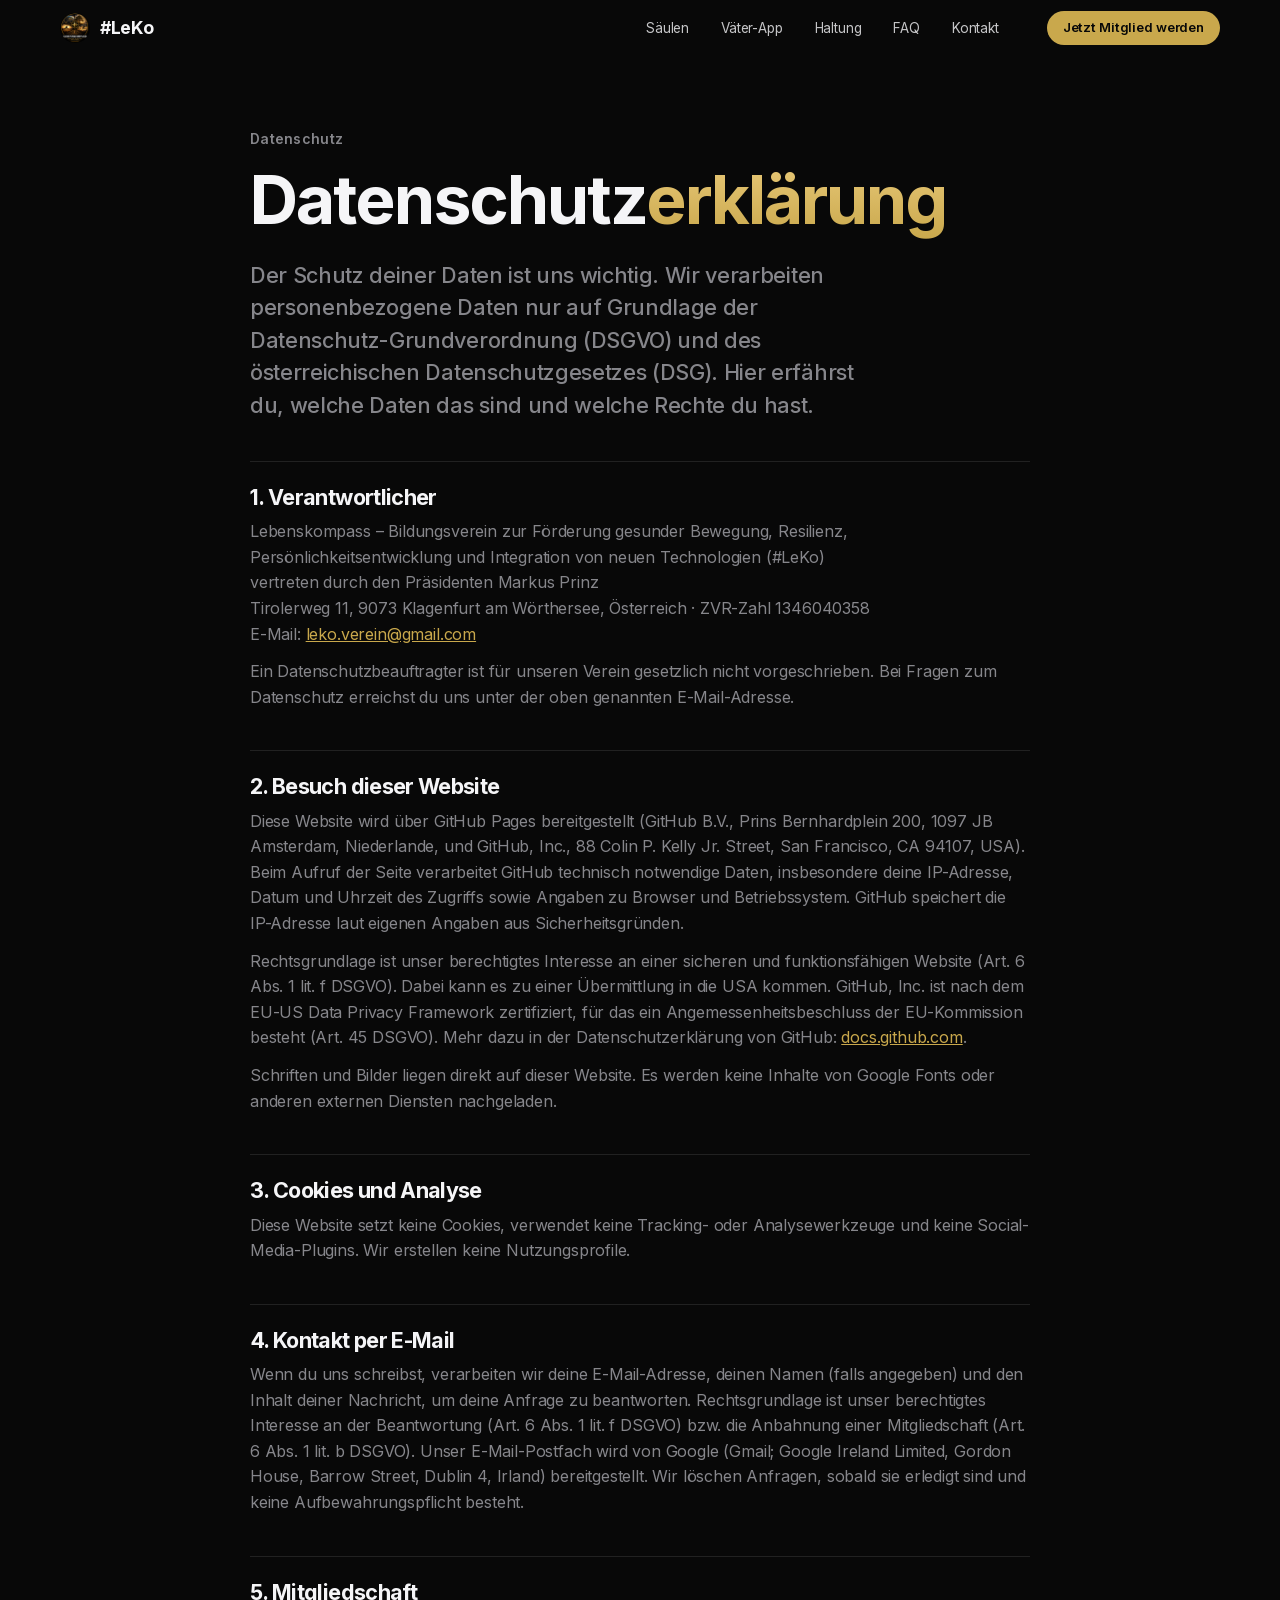
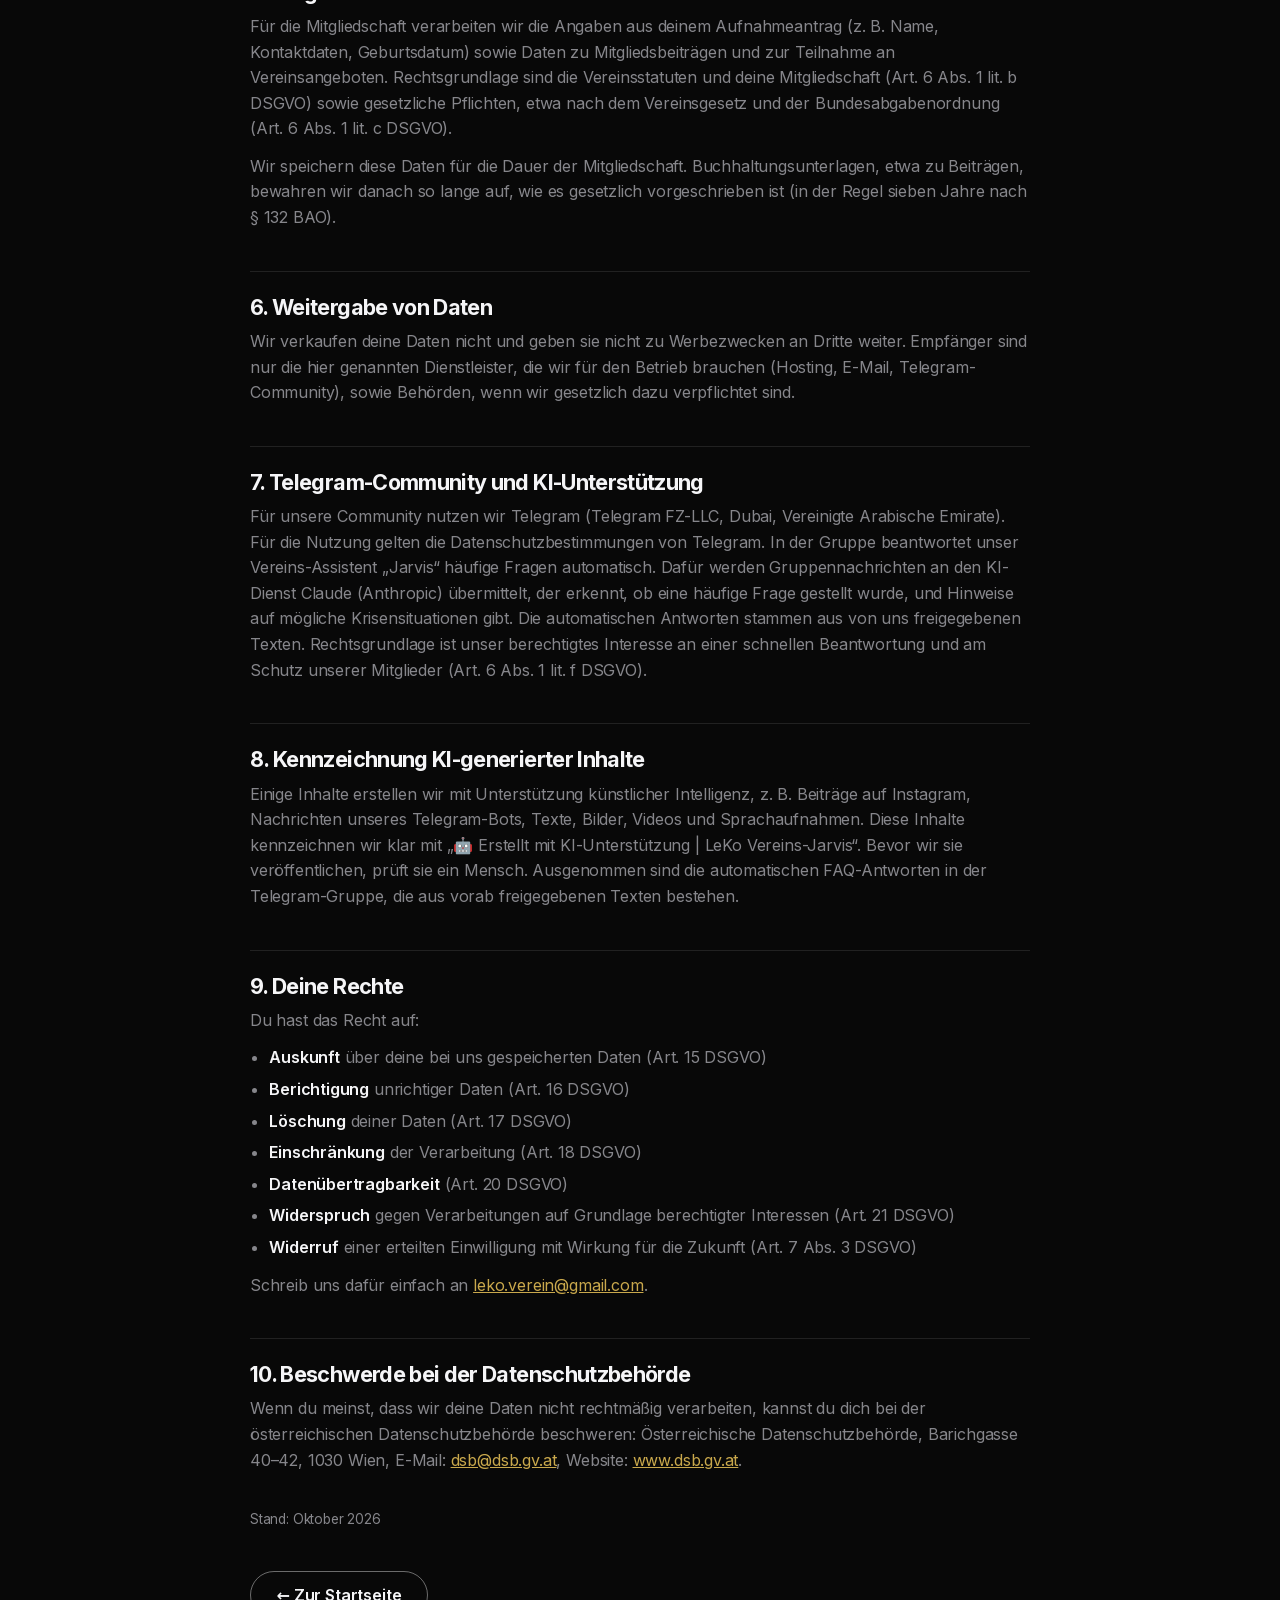
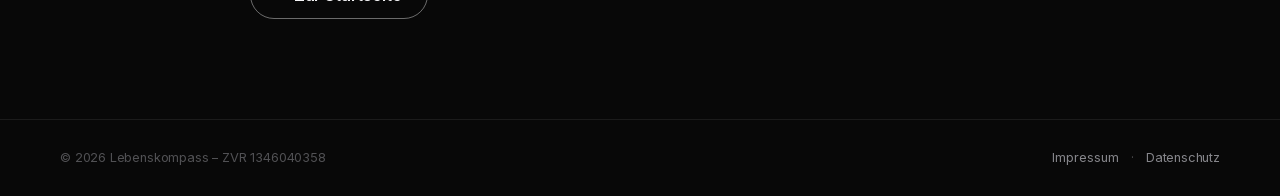
==== commit 11e6c076: "feat: Apple-style rebuild – phone mockup, sticky scroll, emotional copy - Hero: sticky scroll mit CS" ====
--- a/datenschutz.html
+++ b/datenschutz.html
@@ -3,7 +3,7 @@
 <head>
 <meta charset="UTF-8">
 <meta name="viewport" content="width=device-width, initial-scale=1, viewport-fit=cover">
-<meta name="theme-color" content="#000000">
+<meta name="theme-color" content="#080808">
 <link rel="icon" type="image/png" sizes="128x128" href="assets/logo/logo-128x128.png">
 <link rel="apple-touch-icon" href="assets/logo/logo-256x256.png">
 <link rel="stylesheet" href="assets/fonts/fonts.css">
@@ -33,7 +33,7 @@
 <header class="kopf" id="kopf">
   <div class="wrap">
     <a href="index.html#top" class="marke"><img src="assets/logo/logo-128x128.png" alt="" width="36" height="36">#LeKo</a>
-    <ul class="kopf-links"><li><a href="index.html#saeulen">Säulen</a></li><li><a href="index.html#app">Väter-App</a></li><li><a href="index.html#haltung">Haltung</a></li><li><a href="index.html#faq">FAQ</a></li><li><a href="index.html#kontakt">Kontakt</a></li></ul>
+    <ul class="kopf-links"><li><a href="index.html#saeulen">Säulen</a></li><li><a href="index.html#app">Väter-App</a></li><li><a href="index.html#haltung">Haltung</a></li><li><a href="index.html#faq">FAQ</a></li><li><a href="index.html#mitglied">Kontakt</a></li></ul>
     <a href="index.html#mitglied" class="btn btn-gold kopf-cta"><span class="lang">Jetzt&nbsp;</span>Mitglied werden</a>
     <button class="burger" id="burger" type="button" aria-label="Menü öffnen" aria-expanded="false" aria-controls="schublade"><span></span></button>
   </div>
@@ -42,7 +42,7 @@
     <a href="index.html#app">Väter-App</a>
     <a href="index.html#haltung">Haltung</a>
     <a href="index.html#faq">FAQ</a>
-    <a href="index.html#kontakt">Kontakt</a>
+    <a href="index.html#mitglied">Kontakt</a>
   </nav>
 </header>
 
@@ -108,8 +108,8 @@
 
 <footer class="fuss">
   <div class="wrap">
-    <span>© 2026 Lebenskompass – ZVR 1346040358</span>
-    <nav aria-label="Rechtliches"><button type="button" data-modal="impressum">Impressum</button><span aria-hidden="true">|</span><a href="datenschutz.html" aria-current="page">Datenschutz</a></nav>
+    <span>© <span data-jahr>2026</span> Lebenskompass – ZVR 1346040358</span>
+    <nav aria-label="Rechtliches"><button type="button" data-modal="impressum">Impressum</button><span aria-hidden="true">·</span><a href="datenschutz.html" aria-current="page">Datenschutz</a></nav>
   </div>
 </footer>
 
--- a/assets/site.css
+++ b/assets/site.css
@@ -1,65 +1,70 @@
 /* #LeKo – gemeinsame Gestaltung für index.html und datenschutz.html */
-/* Bildsprache: cineastisch nach DJI – reines Schwarz, Weiß in Deckkraft-Stufen, Gold als einziger, sparsamer Akzent */
+/* Bildsprache nach Apple: große, ruhige Flächen, dramatische Typografie, Schwarz mit Gold-Akzent */
 
 /* ─── TOKENS ─────────────────────────────────────────────────────────── */
 :root{
-  --black:#000; --surface:#0c0c0c; --surface-2:#151515;
-  --gold:#c9a84c; --gold-hell:#f0d868; --gold-dunkel:#8a6d2a; --gold-glow:rgba(201,168,76,.3);
-  --gold-verlauf:linear-gradient(180deg,#f0d868 0%,#c9a84c 100%);
-  --white:#fff; --text-85:rgba(255,255,255,.85); --text-2:rgba(255,255,255,.65); --text-3:rgba(255,255,255,.45); --muted:#555;
-  --linie:rgba(255,255,255,.1);
+  --gold:#C9A84C; --gold-light:#E8C878; --gold-dark:#9B7B2C;
+  --bg-black:#080808; --bg-dark:#0d0d0d; --bg-card:#111111; --bg-elevated:#1a1a1a;
+  --text-white:#F5F5F7; --text-gray:#86868B; --text-muted:#515154;
+  --border:rgba(201,168,76,0.2);
+  /* Kurznamen, die auch datenschutz.html nutzt */
+  --black:var(--bg-black); --surface:var(--bg-card); --white:var(--text-white); --text-2:var(--text-gray);
+  --gold-hell:var(--gold-light); --gold-verlauf:linear-gradient(180deg,var(--gold-light),var(--gold)); --linie:rgba(255,255,255,.1);
   --sans:'Inter',system-ui,-apple-system,'Segoe UI',Roboto,sans-serif;
-  --max:1200px; --nav-h:64px;
+  --max:1200px; --nav-h:56px;
   --gutter-l:max(20px,env(safe-area-inset-left,0px)); --gutter-r:max(20px,env(safe-area-inset-right,0px));
   --weich:cubic-bezier(.16,1,.3,1);
   color-scheme:dark;
 }
 *,*::before,*::after{box-sizing:border-box;margin:0;padding:0}
 html{scroll-behavior:smooth;scroll-padding-top:var(--nav-h);-webkit-text-size-adjust:100%}
-body{background:var(--black);color:var(--white);font-family:var(--sans);font-size:17px;line-height:1.6;letter-spacing:-.01em;overflow-x:hidden;-webkit-font-smoothing:antialiased}
+body{background:var(--bg-black);color:var(--text-white);font-family:var(--sans);font-size:17px;line-height:1.6;letter-spacing:-.01em;overflow-x:hidden;-webkit-font-smoothing:antialiased}
 img,svg{max-width:100%}
 a{color:inherit}
 :focus-visible{outline:2px solid var(--gold);outline-offset:3px;border-radius:4px}
 .wrap{width:100%;max-width:var(--max);margin:0 auto;padding-left:var(--gutter-l);padding-right:var(--gutter-r)}
-.gold{color:var(--gold)}
-.eyebrow{font-size:14px;font-weight:600;letter-spacing:.02em;color:var(--text-2)}
-h1,h2,h3{font-family:var(--sans);font-weight:600;line-height:1.06;letter-spacing:-.03em;text-wrap:balance}
-h2{font-size:clamp(2.5rem,6vw,4.75rem)}
-/* Gold-Verlauf statt Kursiv – wie die Akzent-Headlines bei DJI */
-h2 em,.gold-verlauf{font-style:normal;background:var(--gold-verlauf);-webkit-background-clip:text;background-clip:text;color:transparent}
-.lead{color:var(--text-2);font-size:clamp(1.1rem,1.7vw,1.4rem);font-weight:500;line-height:1.45;letter-spacing:-.02em;max-width:40rem}
-.skip{position:absolute;left:-999px;top:8px;z-index:200;background:var(--gold);color:var(--black);padding:8px 14px;border-radius:6px}
+.schmal{max-width:860px}
+.eyebrow{font-size:14px;font-weight:600;letter-spacing:.02em;color:var(--text-gray)}
+.eyebrow-gold{font-size:13px;font-weight:600;letter-spacing:.2em;text-transform:uppercase;color:var(--gold)}
+h1,h2,h3{font-family:var(--sans);font-weight:700;line-height:1.08;letter-spacing:-.03em;text-wrap:balance}
+h2{font-size:clamp(2.4rem,5.5vw,4.5rem)}
+h2 em{font-style:normal;color:var(--gold)}
+.lead{color:var(--text-gray);font-size:clamp(1.1rem,1.7vw,1.35rem);font-weight:500;line-height:1.5;letter-spacing:-.015em;max-width:40rem}
+.badge{display:inline-block;padding:6px 14px;border-radius:999px;background:rgba(201,168,76,.12);color:var(--gold-light);font-size:12px;font-weight:600;letter-spacing:.12em;text-transform:uppercase}
+.skip{position:absolute;left:-999px;top:8px;z-index:200;background:var(--gold);color:var(--bg-black);padding:8px 14px;border-radius:6px}
 .skip:focus{left:12px}
 
-/* ─── BUTTONS (Pillen wie bei DJI: gefüllt + Kontur) ─────────────────── */
-.btn{display:inline-flex;align-items:center;justify-content:center;gap:.6rem;min-height:50px;padding:0 1.9rem;border-radius:999px;
-  font:600 1rem/1 var(--sans);letter-spacing:-.01em;text-decoration:none;cursor:pointer;border:1px solid transparent;
-  transition:transform .3s var(--weich),background .3s,border-color .3s,color .3s}
-.btn-gold{background:var(--gold);color:var(--black)}
-.btn-gold:hover{background:var(--gold-hell);transform:translateY(-2px)}
-.btn-dunkel{background:transparent;color:var(--white);border-color:rgba(255,255,255,.55)}
-.btn-dunkel:hover{background:var(--white);color:var(--black);border-color:var(--white)}
+/* ─── BUTTONS ────────────────────────────────────────────────────────── */
+.btn{display:inline-flex;align-items:center;justify-content:center;gap:.6rem;min-height:48px;padding:0 1.6rem;border-radius:999px;
+  font:600 1rem/1 var(--sans);letter-spacing:-.01em;text-decoration:none;cursor:pointer;border:1.5px solid transparent;
+  transition:transform .3s var(--weich),background .3s,border-color .3s,color .3s,box-shadow .3s}
+.btn-gold{background:var(--gold);color:var(--bg-black)}
+.btn-gold:hover{background:var(--gold-light);transform:translateY(-2px)}
+.btn-outline-gold{background:transparent;color:var(--gold);border-color:var(--gold)}
+.btn-outline-gold:hover{background:var(--gold);color:var(--bg-black);box-shadow:0 0 40px -8px rgba(201,168,76,.5)}
+.btn-dunkel{background:transparent;color:var(--text-white);border-color:rgba(255,255,255,.4)}
+.btn-dunkel:hover{background:var(--text-white);color:var(--bg-black);border-color:var(--text-white)}
 .btn .pfeil{transition:transform .3s var(--weich)}
 .btn:hover .pfeil{transform:translateX(4px)}
 
-/* ─── HEADER (dunkle Glas-Leiste) ────────────────────────────────────── */
+/* ─── HEADER (Glas-Leiste wie bei Apple) ─────────────────────────────── */
 .kopf{position:fixed;inset:0 0 auto;z-index:60;padding-top:env(safe-area-inset-top,0px);border-bottom:1px solid transparent;transition:background .4s,border-color .4s}
-.kopf.solid,.kopf.offen{background:rgba(0,0,0,.72);backdrop-filter:saturate(180%) blur(20px);-webkit-backdrop-filter:saturate(180%) blur(20px);border-color:rgba(255,255,255,.08)}
+.kopf.solid,.kopf.offen{background:rgba(8,8,8,.72);backdrop-filter:saturate(180%) blur(20px);-webkit-backdrop-filter:saturate(180%) blur(20px);border-color:rgba(255,255,255,.08)}
 .kopf .wrap{display:flex;align-items:center;gap:16px;height:var(--nav-h)}
-.marke{display:flex;align-items:center;gap:10px;text-decoration:none;font-weight:700;font-size:1.15rem;letter-spacing:-.02em}
-.marke img{width:32px;height:32px;border-radius:50%}
+.marke{display:flex;align-items:center;gap:10px;text-decoration:none;font-weight:700;font-size:1.1rem;letter-spacing:-.02em}
+.marke img{width:30px;height:30px;border-radius:50%}
 .kopf-links{display:none;gap:32px;list-style:none;margin-left:auto}
-.kopf-links a{text-decoration:none;font-size:.88rem;color:var(--text-85);transition:color .2s}
-.kopf-links a:hover{color:var(--white)}
-.kopf-cta{gap:0;margin-left:auto;min-height:36px;padding:0 16px;font-size:.85rem}
-.burger{width:44px;height:44px;display:grid;place-items:center;background:none;border:0;color:var(--white);cursor:pointer}
+.kopf-links a{text-decoration:none;font-size:.85rem;color:rgba(245,245,247,.8);transition:color .2s}
+.kopf-links a:hover{color:var(--text-white)}
+.kopf-cta{gap:0;margin-left:auto;min-height:34px;padding:0 15px;font-size:.82rem}
+.burger{width:44px;height:44px;display:grid;place-items:center;background:none;border:0;color:var(--text-white);cursor:pointer}
 .burger span,.burger span::before,.burger span::after{display:block;width:20px;height:1.5px;background:currentColor;position:relative;transition:.3s}
 .burger span::before,.burger span::after{content:"";position:absolute;left:0}
 .burger span::before{top:-6px}.burger span::after{top:6px}
 .kopf.offen .burger span{background:transparent}
 .kopf.offen .burger span::before{top:0;transform:rotate(45deg)}
 .kopf.offen .burger span::after{top:0;transform:rotate(-45deg)}
-.schublade{position:fixed;top:calc(var(--nav-h) + env(safe-area-inset-top,0px));left:0;right:0;height:calc(100dvh - var(--nav-h));background:var(--black);
+.schublade{position:fixed;top:calc(var(--nav-h) + env(safe-area-inset-top,0px));left:0;right:0;height:calc(100dvh - var(--nav-h));background:var(--bg-black);
   padding:24px var(--gutter-r) 24px var(--gutter-l);display:flex;flex-direction:column;gap:4px;transform:translateX(100%);visibility:hidden;transition:transform .4s var(--weich),visibility .4s}
 .kopf.offen .schublade{transform:none;visibility:visible}
 .schublade a{font-size:1.6rem;font-weight:600;letter-spacing:-.02em;text-decoration:none;padding:12px 0;border-bottom:1px solid var(--linie)}
@@ -69,119 +74,31 @@
 @media (max-width:420px){.kopf-cta .lang{display:none}}
 
 /* ─── FOOTER ─────────────────────────────────────────────────────────── */
-.fuss{border-top:1px solid rgba(255,255,255,.08);padding:28px 0 calc(28px + env(safe-area-inset-bottom,0px));font-size:.82rem;color:var(--text-3)}
+.fuss{border-top:1px solid rgba(255,255,255,.08);padding:28px 0 calc(28px + env(safe-area-inset-bottom,0px));font-size:.8rem;color:var(--text-muted)}
 .fuss .wrap{display:flex;flex-wrap:wrap;align-items:center;justify-content:space-between;gap:10px 24px}
 .fuss nav{display:flex;align-items:center;gap:12px}
-.fuss nav a,.fuss nav button{color:var(--text-2);text-decoration:none;background:none;border:0;font:inherit;cursor:pointer;transition:color .2s}
-.fuss nav a:hover,.fuss nav button:hover{color:var(--white)}
-.fuss nav span{color:var(--muted)}
+.fuss nav a,.fuss nav button{color:var(--text-gray);text-decoration:none;background:none;border:0;font:inherit;cursor:pointer;transition:color .2s}
+.fuss nav a:hover,.fuss nav button:hover{color:var(--text-white)}
+.fuss nav span{color:var(--text-muted)}
 
 /* ─── IMPRESSUM (Modal) ──────────────────────────────────────────────── */
-dialog.modal{width:min(560px,calc(100vw - 32px));max-height:min(86vh,760px);margin:auto;padding:0;border:1px solid rgba(255,255,255,.12);border-radius:20px;
-  background:var(--surface);color:var(--white);box-shadow:0 40px 120px -20px rgba(0,0,0,.9)}
+dialog.modal{width:min(560px,calc(100vw - 32px));max-height:min(86vh,760px);margin:auto;padding:0;border:1px solid var(--border);border-radius:20px;
+  background:var(--bg-card);color:var(--text-white);box-shadow:0 40px 120px -20px rgba(0,0,0,.9)}
 dialog.modal::backdrop{background:rgba(0,0,0,.75);backdrop-filter:blur(8px);-webkit-backdrop-filter:blur(8px)}
 dialog.modal[open] .modal-innen{animation:modal-ein .5s var(--weich) both}
 @keyframes modal-ein{from{opacity:0;transform:translateY(16px) scale(.98)}}
 .modal-innen{padding:36px 32px 30px;display:grid;gap:14px}
 .modal-innen h2{font-size:2rem}
-.modal-innen p{color:var(--text-2);font-size:.98rem}
-.modal-innen strong{color:var(--white);font-weight:600}
+.modal-innen p{color:var(--text-gray);font-size:.98rem}
+.modal-innen strong{color:var(--text-white);font-weight:600}
 .modal-innen a{color:var(--gold)}
-.schliessen{position:absolute;z-index:2;top:16px;right:16px;width:40px;height:40px;border-radius:50%;border:0;background:rgba(255,255,255,.08);color:var(--white);
+.schliessen{position:absolute;z-index:2;top:16px;right:16px;width:40px;height:40px;border-radius:50%;border:0;background:rgba(255,255,255,.08);color:var(--text-white);
   font-size:22px;line-height:1;cursor:pointer;transition:background .2s}
 .schliessen:hover{background:rgba(255,255,255,.18)}
 
-/* ─── SCROLL-EINBLENDUNG (sanftes Hineingleiten) ─────────────────────── */
-.ein{opacity:0;transform:translateY(60px);transition:opacity 1.2s var(--weich),transform 1.2s var(--weich);transition-delay:var(--v,0s)}
-.ein.da{opacity:1;transform:none}
-@media (prefers-reduced-motion:reduce){
-  *,*::before,*::after{animation-duration:.01ms!important;animation-iteration-count:1!important;transition-duration:.01ms!important;scroll-behavior:auto!important}
-  .ein{opacity:1;transform:none}
-}
-
-/* ═══ STARTSEITE: HERO (sticky, tritt beim Scrollen zurück) ═══════════ */
-.hero-outer{height:160vh;position:relative;background:var(--black);--p:0}
-.hero-sticky{position:sticky;top:0;height:100vh;display:flex;align-items:center;justify-content:center;overflow:hidden}
-/* Lichtkegel von unten – die „Bühne“, auf der die Headline steht */
-.hero-licht{position:absolute;inset:0;pointer-events:none;opacity:calc(.75 + var(--p) * .5);transform:scale(calc(1 + var(--p) * .3));transform-origin:50% 100%}
-.hero-licht::before{content:"";position:absolute;inset:0;
-  background:radial-gradient(ellipse 55% 38% at 50% 104%,rgba(240,216,104,.30),rgba(201,168,76,.10) 45%,transparent 72%),
-    conic-gradient(from 180deg at 50% 112%,transparent 152deg,rgba(240,216,104,.07) 166deg,transparent 174deg,transparent 186deg,rgba(240,216,104,.07) 194deg,transparent 208deg)}
-.hero-licht::after{content:"";position:absolute;left:8%;right:8%;bottom:18%;height:1px;background:linear-gradient(90deg,transparent,rgba(240,216,104,.55),transparent);
-  box-shadow:0 0 24px 2px rgba(201,168,76,.35)}
-.hero-sticky::after{content:"";position:absolute;inset:0;pointer-events:none;background:radial-gradient(ellipse 85% 75% at 50% 45%,transparent 55%,rgba(0,0,0,.85))}
-.hero-content{position:relative;z-index:10;text-align:center;opacity:calc(1 - var(--p) * 1.5);transform:translateY(calc(var(--p) * -80px)) scale(calc(1 - var(--p) * .08))}
-.scroll-indicator{position:absolute;bottom:36px;left:50%;width:1px;height:56px;margin-left:-.5px;z-index:20;overflow:hidden;background:rgba(255,255,255,.15)}
-.scroll-indicator span{position:absolute;left:0;top:-50%;width:100%;height:50%;background:linear-gradient(transparent,var(--gold-hell));animation:fallen 2s var(--weich) infinite}
-@keyframes fallen{to{top:100%}}
-
-/* ═══ BRÜCKEN-SATZ (leuchtet Zeile für Zeile beim Scrollen auf) ════════ */
-.bruecke-section{height:220vh;position:relative;background:var(--black)}
-.bruecke-inner{position:sticky;top:0;height:100vh;display:grid;place-items:center;padding:0 var(--gutter-r) 0 var(--gutter-l)}
-.bruecken-satz{font-size:clamp(2.3rem,6.5vw,5.5rem);font-weight:600;line-height:1.08;letter-spacing:-.04em;text-align:center;max-width:15em;color:var(--white)}
-.bruecken-satz span{display:block;--l:1;opacity:calc(.14 + var(--l) * .86);transition:opacity .2s linear}
-.bruecken-gold{background:var(--gold-verlauf);-webkit-background-clip:text;background-clip:text;color:transparent;margin-top:.12em}
-
-/* ═══ STICKY CARDS: KENNST DU DAS? ══════════════════════════════════════ */
-.kennst-outer{height:500vh;position:relative}
-.kennst-sticky{position:sticky;top:0;height:100vh;overflow:hidden;background:var(--black);display:flex;align-items:center;justify-content:center}
-.kennst-sticky::before{content:"";position:absolute;inset:0;pointer-events:none;background:radial-gradient(ellipse 50% 40% at 50% 62%,rgba(201,168,76,.07),transparent 70%)}
-.kennst-progress{position:absolute;bottom:40px;left:50%;transform:translateX(-50%);width:120px;height:2px;background:rgba(255,255,255,.15);border-radius:2px}
-.kennst-progress-bar{height:100%;width:25%;background:var(--gold);border-radius:2px;transition:width .4s ease}
-.kennst-card{position:absolute;inset:0;display:flex;align-items:center;justify-content:center;padding:2rem;opacity:0;transform:translateY(60px) scale(.97);
-  transition:opacity .8s var(--weich),transform .8s var(--weich);pointer-events:none}
-.kennst-card.active{opacity:1;transform:translateY(0) scale(1);pointer-events:all}
-.kennst-card-inner{max-width:760px;text-align:center;padding:3rem 2.5rem}
-.kennst-nummer{display:block;font-size:.85rem;font-weight:600;color:var(--gold);letter-spacing:.2em;margin-bottom:1.4rem}
-.kennst-card h3{font-size:clamp(2rem,4.6vw,3.6rem);font-weight:600;letter-spacing:-.035em;color:var(--white);line-height:1.08;margin-bottom:1.4rem}
-.kennst-card p{font-size:clamp(1.05rem,1.5vw,1.25rem);color:var(--text-2);line-height:1.6;max-width:540px;margin:0 auto}
-@media (max-width:560px){.kennst-card{padding:1.25rem}.kennst-card-inner{padding:2rem .5rem}}
-
-/* Überschrift über den Sticky Cards („Kennst du das?“) */
-.kennst-du-das-titel{position:absolute;top:calc(var(--nav-h) + 28px);left:var(--gutter-l);right:var(--gutter-r);z-index:2;text-align:center;
-  font-size:clamp(2.8rem,7vw,5.5rem);line-height:1.1;font-weight:700;letter-spacing:-.045em;color:var(--white);text-wrap:balance}
-.kennst-card{padding-top:calc(var(--nav-h) + clamp(4.5rem,9vw,8rem))}
-
-/* ═══ HALTUNG: 2×2-GRID ═════════════════════════════════════════════════ */
-.haltung-section{background:var(--black);padding:clamp(110px,14vw,180px) 2rem}
-.haltung-container{max-width:1000px;margin:0 auto}
-.haltung-heading-block{text-align:center;margin-bottom:clamp(48px,7vw,80px)}
-.haltung-heading{font-size:clamp(2.5rem,6vw,4.75rem);color:var(--white);margin-bottom:1rem}
-.haltung-sub{font-size:clamp(1.1rem,1.7vw,1.4rem);font-weight:500;letter-spacing:-.02em;color:var(--text-2)}
-.haltung-grid{display:grid;grid-template-columns:1fr 1fr;gap:1.5rem}
-@media (max-width:640px){.haltung-grid{grid-template-columns:1fr}.haltung-section{padding:5rem 1.25rem}}
-.haltung-karte-icon{font-size:1.4rem;color:var(--gold);margin-bottom:1rem;opacity:.85}
-.haltung-karte h3{font-size:1.6rem;color:var(--white);margin-bottom:.8rem}
-.haltung-karte p{font-size:1rem;color:var(--text-2);line-height:1.65}
+/* ─── EINBLENDEN BEIM SCROLLEN (data-reveal, gesteuert in site.js) ───── */
+.revealed{opacity:1!important;transform:none!important}
 
 @media (prefers-reduced-motion:reduce){
-  .scroll-indicator span{animation:none}
+  *,*::before,*::after{animation-duration:.01ms!important;animation-iteration-count:1!important;transition-duration:.01ms!important;transition-delay:0s!important;scroll-behavior:auto!important}
 }
-
-/* ─── Haltung Premium-Karten ─────────────────────────────── */
-.haltung-karte-wrap {
-  background: linear-gradient(135deg,
-    #c9a84c 0%,
-    #3a2206 40%,
-    #c9a84c 70%,
-    #f0d868 100%
-  );
-  border-radius: 6px;
-  padding: 1.5px;
-  display: flex;
-  flex-direction: column;
-  transition: transform 0.25s ease;
-}
-.haltung-karte-wrap:hover {
-  transform: translateY(-4px);
-}
-.haltung-karte {
-  background: #0e0c06;
-  border-radius: 5px;
-  padding: 2rem;
-  flex: 1;
-  transition: box-shadow 0.25s ease;
-}
-.haltung-karte-wrap:hover .haltung-karte {
-  box-shadow: 0 0 32px rgba(201,168,76,0.18);
-}
